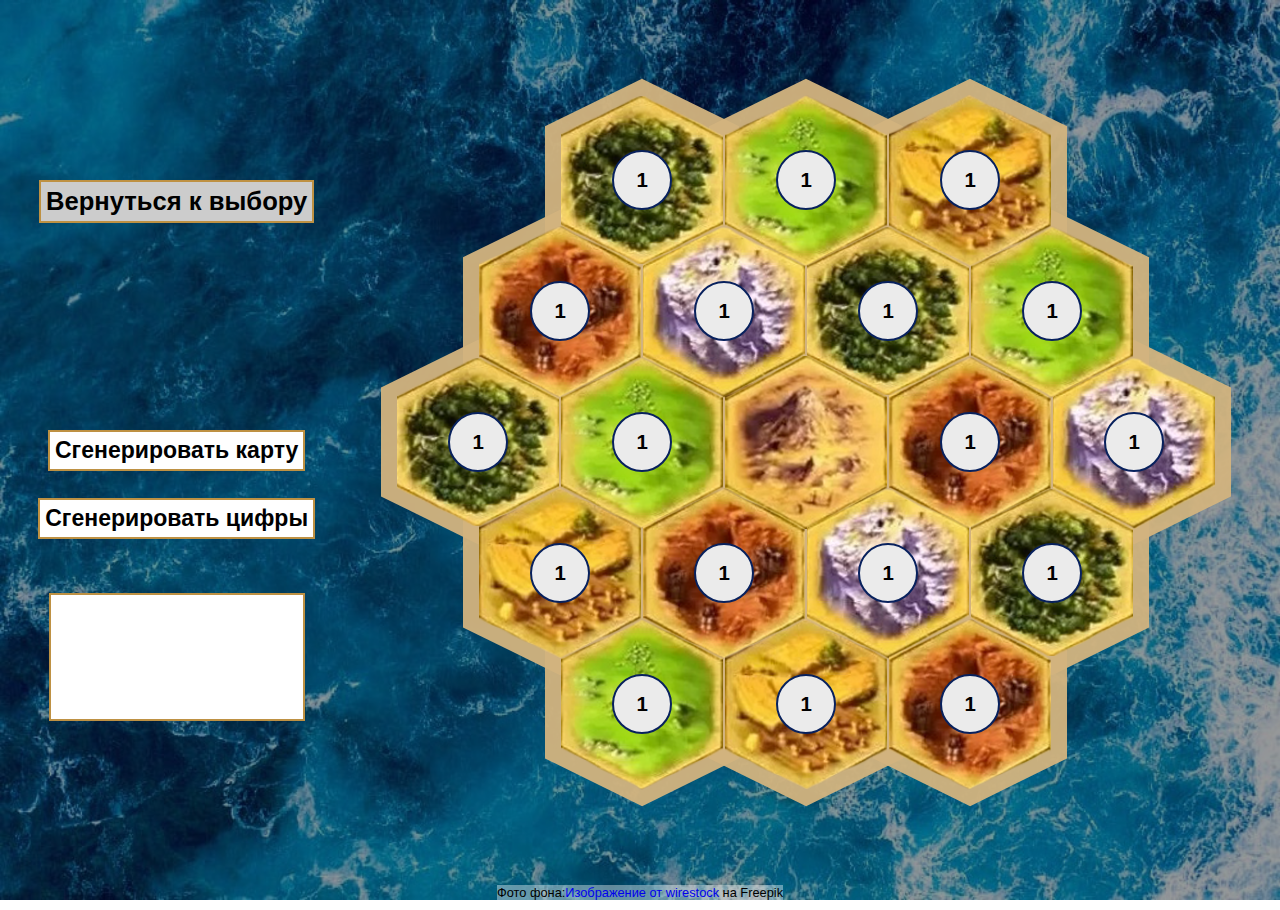
==== base-desert.html @ 8bc135f9 "база с пустыней готово" ====
<!DOCTYPE html>
<html lang="ru">

<head>
    <meta charset="UTF-8">
    <meta http-equiv="X-UA-Compatible" content="IE=edge">
    <meta name="viewport" content="width=device-width, initial-scale=1.0">
    <link rel="stylesheet" href="css/style-base-desert.css">
    <!---------------'FAVICON'---------------------->
    <link type="image/x-icon" href="img/2.svg" rel="icon">
    <!---------------------------------------------->
    <title>Catan Map генератор</title>
</head>

<body class="lock" id="body">

    <div class="btn-group">
        <a class="btn" href="index.html">Вернуться к выбору</a>
        <button class="btn" id="generateMapGex">Сгенерировать карту</button>
        <button class="btn" id="generateNumberGex">Сгенерировать цифры</button>
        <div class="romaining-number-tokens" id="romainingNumberTokens"></div>
    </div>
    <section class="map">
        <!--'1 линия'-->
        <div class="map__gex gex-1" data-gex="1" id="gex1">
            <h2 class="map__gex-text" id="gexNumber1">1</h2>
        </div>
        <div class="map__gex gex-2" data-gex="2" id="gex2">
            <h2 class="map__gex-text" id="gexNumber2">1</h2>
        </div>
        <div class="map__gex gex-3" data-gex="3" id="gex3">
            <h2 class="map__gex-text" id="gexNumber3">1</h2>
        </div>
        <!--'2 линия'-->
        <div class="map__gex gex-4" data-gex="4" id="gex4">
            <h2 class="map__gex-text" id="gexNumber4">1</h2>
        </div>
        <div class="map__gex gex-5" data-gex="5" id="gex5">
            <h2 class="map__gex-text" id="gexNumber5">1</h2>
        </div>
        <div class="map__gex gex-6" data-gex="1" id="gex6">
            <h2 class="map__gex-text" id="gexNumber6">1</h2>
        </div>
        <div class="map__gex gex-7" data-gex="2" id="gex7">
            <h2 class="map__gex-text" id="gexNumber7">1</h2>
        </div>
        <!--'3 линия'-->
        <div class="map__gex gex-8" data-gex="1" id="gex8">
            <h2 class="map__gex-text" id="gexNumber8">1</h2>
        </div>
        <div class="map__gex gex-9" data-gex="2" id="gex9">
            <h2 class="map__gex-text" id="gexNumber9">1</h2>
        </div>
        <!--ПУСТЫНЯ-->
        <div class="map__gex gex-10" data-gex="3" id="gex10">
            <img src="img/6.png" alt="">
        </div>
        <!---------->
        <div class="map__gex gex-11" data-gex="4" id="gex11">
            <h2 class="map__gex-text" id="gexNumber11">1</h2>
        </div>
        <div class="map__gex gex-12" data-gex="5" id="gex12">
            <h2 class="map__gex-text" id="gexNumber12">1</h2>
        </div>
        <!--'4 линия'-->
        <div class="map__gex gex-13" data-gex="3" id="gex13">
            <h2 class="map__gex-text" id="gexNumber13">1</h2>
        </div>
        <div class="map__gex gex-14" data-gex="4" id="gex14">
            <h2 class="map__gex-text" id="gexNumber14">1</h2>
        </div>
        <div class="map__gex gex-15" data-gex="5" id="gex15">
            <h2 class="map__gex-text" id="gexNumber15">1</h2>
        </div>
        <div class="map__gex gex-16" data-gex="1" id="gex16">
            <h2 class="map__gex-text" id="gexNumber16">1</h2>
        </div>
        <!--'5 линия'-->
        <div class="map__gex gex-17" data-gex="2" id="gex17">
            <h2 class="map__gex-text" id="gexNumber17">1</h2>
        </div>
        <div class="map__gex gex-18" data-gex="3" id="gex18">
            <h2 class="map__gex-text" id="gexNumber18">1</h2>
        </div>
        <div class="map__gex gex-19" data-gex="4" id="gex19">
            <h2 class="map__gex-text" id="gexNumber19">1</h2>
        </div>
    </section>
    <footer>
        <div class="footer__text">Фото фона:<a href="https://ru.freepik.com/free-photo/mesmerizing-shot-of-crystal-blue-ocean-waves_17530073.htm#query=%D0%B2%D0%BE%D0%B4%D0%B0%20%D0%B2%D0%B8%D0%B4%20%D1%81%D0%B2%D0%B5%D1%80%D1%85%D1%83&position=5&from_view=search&track=ais" target="_blank">Изображение
                от wirestock</a> на Freepik</div>
    </footer>
    <!--'прелоадер'-->
    <section class="preloader preloader-visible" id="preloader">
        <h2 class="preloader__title">CATAN</h2>
        <h2 class="preloader__subtitle">Генератор карты</h2>
        <div class="preloader__text">Загрузка страницы</div>
        <div class="preloader__loader"></div>
    </section>
    <!--'SCRIPT'-->
    <script src="js/preloader.js"></script>
    <script src="js/base/base-desert.js"></script>
    <script src="js/base/number-gex-desert.js"></script>
</body>

</html>
---- css/style-base-desert.css ----
@charset "UTF-8";
* {
  padding: 0;
  margin: 0;
  border: 0;
  -webkit-box-sizing: border-box;
  box-sizing: border-box; }

*::after, *::before {
  -webkit-box-sizing: border-box;
  box-sizing: border-box; }

:focus,
:active {
  outline: none; }

body {
  width: 100%;
  height: 100%;
  font-size: 100%;
  position: relative; }

a,
a:hover,
a:visited,
a:active,
a:focus {
  text-decoration: none; }

input,
button,
textarea {
  font-family: inherit; }

button {
  cursor: pointer;
  border: 0;
  padding: 0;
  background-color: none; }

ul li {
  list-style: none; }

/*-----*/
a.disabled {
  opacity: 0.2 !important;
  cursor: none !important; }

.preloader-none {
  display: none; }

.preloader-visible {
  display: -webkit-box;
  display: -ms-flexbox;
  display: flex; }

.lock {
  overflow: hidden; }

.preloader {
  top: 0;
  left: 0;
  -webkit-box-pack: center;
  -ms-flex-pack: center;
  justify-content: center;
  -webkit-box-align: center;
  -ms-flex-align: center;
  align-items: center;
  -webkit-box-orient: vertical;
  -webkit-box-direction: normal;
  -ms-flex-direction: column;
  flex-direction: column;
  z-index: 200;
  position: fixed;
  width: 100%;
  min-height: 100%;
  background-color: rgba(0, 0, 0, 0.95);
  color: #e2c68e !important;
  /* Взято с ресурса https://techrocks.ru/2022/01/18/loader-in-pure-css/
*/ }
  .preloader__title {
    font-size: 15vw;
    font-weight: 900;
    line-height: 110%;
    font-style: normal; }
  .preloader__subtitle {
    font-size: 8vw;
    font-weight: 600;
    line-height: 110%;
    font-style: normal;
    margin-bottom: 5vh;
    text-transform: lowercase; }
  .preloader__text {
    font-size: 3vw;
    font-weight: 400;
    line-height: 110%;
    font-style: normal;
    margin-bottom: 10px; }
  .preloader__loader {
    --b: 10px;
    /* толщина черточек */
    --n: 6;
    /* количество черточек*/
    --g: 30deg;
    /* промежутки между черточками(т.к. круговой в градусах)*/
    --c: rgb(226, 198, 142);
    /* цвет */
    width: 30px;
    /* размер */
    /**/
    aspect-ratio: 1;
    border-radius: 50%;
    padding: 1px;
    /*избавиться от плохих очертаний */
    background: conic-gradient(#0000, var(--c)) content-box;
    /**/
    /*мы используем +/-1 градус между цветами, чтобы избежать зубчатых краев*/
    --_m: repeating-conic-gradient( #0000 0deg, #000 1deg calc(360deg / var(--n) - var(--g) - 1deg), #0000 calc(360deg / var(--n) - var(--g)) calc(360deg / var(--n))), radial-gradient( farthest-side, #0000 calc(98% - var(--b)), #000 calc(100% - var(--b)));
    -webkit-mask: var(--_m);
    mask: var(--_m);
    -webkit-mask-composite: destination-in;
    mask-composite: intersect;
    -webkit-animation: load 1s infinite steps(var(--n));
    animation: load 1s infinite steps(var(--n)); }

@-webkit-keyframes load {
  to {
    -webkit-transform: rotate(1turn);
    transform: rotate(1turn); } }

@keyframes load {
  to {
    -webkit-transform: rotate(1turn);
    transform: rotate(1turn); } }

:root {
  --widthGex: 18vw;
  --heightGex: calc(var(--widthGex) * 1.066666666666667);
  --cirkleNum: calc(var(--widthGex) / 2.5); }

html,
body {
  -webkit-box-sizing: border-box;
  box-sizing: border-box;
  width: 100%;
  height: 100vh;
  overflow: hidden; }

body {
  position: relative;
  display: -webkit-box;
  display: -ms-flexbox;
  display: flex;
  -webkit-box-orient: vertical;
  -webkit-box-direction: normal;
  -ms-flex-direction: column;
  flex-direction: column;
  -ms-flex-pack: distribute;
  justify-content: space-around;
  -webkit-box-align: center;
  -ms-flex-align: center;
  align-items: center;
  background-image: url("../img/ocean.jpg");
  background-repeat: no-repeat;
  background-size: 100% 100%;
  background-position: center;
  font-family: "Open Sans", sans-serif;
  padding: 30px 10px; }
  body:after {
    content: '';
    z-index: -1;
    position: absolute;
    top: 0;
    left: 0;
    width: 100%;
    height: 100%;
    background-color: #000000;
    opacity: 0.4; }

footer {
  display: -webkit-box;
  display: -ms-flexbox;
  display: flex;
  font-size: 2vw;
  color: #696969;
  background-color: rgba(255, 255, 255, 0.39);
  color: #000000; }

.btn-group {
  width: 95%;
  margin: 10px 0px 10px;
  display: -webkit-box;
  display: -ms-flexbox;
  display: flex;
  -ms-flex-wrap: wrap;
  flex-wrap: wrap;
  -webkit-box-pack: justify;
  -ms-flex-pack: justify;
  justify-content: space-between;
  -webkit-box-align: center;
  -ms-flex-align: center;
  align-items: center;
  row-gap: 5px; }

.btn {
  width: -webkit-max-content;
  width: -moz-max-content;
  width: max-content;
  height: -webkit-max-content;
  height: -moz-max-content;
  height: max-content;
  padding: 2vh 2vw;
  display: -webkit-box;
  display: -ms-flexbox;
  display: flex;
  -ms-flex-wrap: wrap;
  flex-wrap: wrap;
  -webkit-box-pack: center;
  -ms-flex-pack: center;
  justify-content: center;
  -webkit-box-align: center;
  -ms-flex-align: center;
  align-items: center;
  font-size: 2.6vw;
  font-weight: 800;
  text-align: center;
  padding: 8px;
  border: 2px solid #be9143;
  background-color: #ffffff;
  color: #000000;
  cursor: pointer; }

.romaining-number-tokens {
  width: 100%;
  height: 10vw;
  font-size: 3.5vw;
  font-weight: 900;
  display: -webkit-box;
  display: -ms-flexbox;
  display: flex;
  -webkit-box-pack: center;
  -ms-flex-pack: center;
  justify-content: center;
  -webkit-box-align: center;
  -ms-flex-align: center;
  align-items: center;
  padding: 8px;
  border: 2px solid #be9143;
  background-color: #ffffff;
  color: #000000; }

a.btn {
  width: 100% !important;
  background-color: #cccccc !important; }

.noNumber .map__gex-text {
  background-color: #f87070;
  font-size: 3.5vw;
  font-weight: 900 !important; }

.popular-number .map__gex-text {
  color: red;
  background-color: #cccccc;
  font-weight: 900 !important;
  font-size: 3vw; }

.map {
  position: relative;
  z-index: 10;
  width: -webkit-max-content;
  width: -moz-max-content;
  width: max-content;
  height: -webkit-max-content;
  height: -moz-max-content;
  height: max-content;
  padding: 2vw;
  /**/
  display: -ms-grid;
  display: grid;
  -ms-grid-columns: (calc(var(--widthGex) / 2))[10];
  grid-template-columns: repeat(10, calc(var(--widthGex) / 2));
  -ms-grid-rows: (calc(var(--heightGex) / 2.66 * 2))[5] calc( var(--heightGex) / 3);
  grid-template-rows: repeat(5, calc(var(--heightGex) / 2.66 * 2)) calc( var(--heightGex) / 3);
  gap: 1px; }
  .map__gex-text {
    position: absolute;
    display: -webkit-box;
    display: -ms-flexbox;
    display: flex;
    -webkit-box-pack: center;
    -ms-flex-pack: center;
    justify-content: center;
    -webkit-box-align: center;
    -ms-flex-align: center;
    align-items: center;
    width: var(--cirkleNum);
    height: var(--cirkleNum);
    border-radius: 50%;
    background-color: #ebebeb;
    color: #000000;
    font-size: 2.6vw;
    font-weight: bold;
    border: 2px solid #08215d; }
  .map__gex {
    position: relative;
    width: var(--widthGex);
    height: var(--heightGex);
    display: -webkit-box;
    display: -ms-flexbox;
    display: flex;
    -webkit-box-pack: center;
    -ms-flex-pack: center;
    justify-content: center;
    -webkit-box-align: center;
    -ms-flex-align: center;
    align-items: center;
    background-repeat: no-repeat;
    background-size: 100% 100%;
    background-position: center; }
    .map__gex img {
      width: var(--widthGex);
      height: var(--heightGex); }
    .map__gex::before {
      position: absolute;
      content: '';
      z-index: -100 !important;
      top: -10%;
      left: -10%;
      width: 120%;
      height: 120%;
      opacity: 0.95;
      background-image: url("../img/2.svg");
      background-repeat: no-repeat;
      background-size: 100% 100%;
      background-position: center; }

.block1 {
  background-image: url("../img/1.png"); }

.block2 {
  background-image: url("../img/2.png"); }

.block3 {
  background-image: url("../img/3.png"); }

.block4 {
  background-image: url("../img/4.png"); }

.block5 {
  background-image: url("../img/5.png"); }

/*--1 линия--*/
.gex-1 {
  -ms-grid-column: 3;
  grid-column-start: 3;
  -ms-grid-row: 1;
  grid-row-start: 1; }

.gex-2 {
  -ms-grid-column: 5;
  grid-column-start: 5;
  -ms-grid-row: 1;
  grid-row-start: 1; }

.gex-3 {
  -ms-grid-column: 7;
  grid-column-start: 7;
  -ms-grid-row: 1;
  grid-row-start: 1; }

/*--2 линия--*/
.gex-4 {
  -ms-grid-column: 2;
  grid-column-start: 2;
  -ms-grid-row: 2;
  grid-row-start: 2; }

.gex-5 {
  -ms-grid-column: 4;
  grid-column-start: 4;
  -ms-grid-row: 2;
  grid-row-start: 2; }

.gex-6 {
  -ms-grid-column: 6;
  grid-column-start: 6;
  -ms-grid-row: 2;
  grid-row-start: 2; }

.gex-7 {
  -ms-grid-column: 8;
  grid-column-start: 8;
  -ms-grid-row: 2;
  grid-row-start: 2; }

/*--3 линия--*/
.gex-8 {
  -ms-grid-column: 1;
  grid-column-start: 1;
  -ms-grid-row: 3;
  grid-row-start: 3; }

.gex-9 {
  -ms-grid-column: 3;
  grid-column-start: 3;
  -ms-grid-row: 3;
  grid-row-start: 3; }

.gex-10 {
  -ms-grid-column: 5;
  grid-column-start: 5;
  -ms-grid-row: 3;
  grid-row-start: 3; }

.gex-11 {
  -ms-grid-column: 7;
  grid-column-start: 7;
  -ms-grid-row: 3;
  grid-row-start: 3; }

.gex-12 {
  -ms-grid-column: 9;
  grid-column-start: 9;
  -ms-grid-row: 3;
  grid-row-start: 3; }

/*--4 линия--*/
.gex-13 {
  -ms-grid-column: 2;
  grid-column-start: 2;
  -ms-grid-row: 4;
  grid-row-start: 4; }

.gex-14 {
  -ms-grid-column: 4;
  grid-column-start: 4;
  -ms-grid-row: 4;
  grid-row-start: 4; }

.gex-15 {
  -ms-grid-column: 6;
  grid-column-start: 6;
  -ms-grid-row: 4;
  grid-row-start: 4; }

.gex-16 {
  -ms-grid-column: 8;
  grid-column-start: 8;
  -ms-grid-row: 4;
  grid-row-start: 4; }

/*--5 линия--*/
.gex-17 {
  -ms-grid-column: 3;
  grid-column-start: 3;
  -ms-grid-row: 5;
  grid-row-start: 5; }

.gex-18 {
  -ms-grid-column: 5;
  grid-column-start: 5;
  -ms-grid-row: 5;
  grid-row-start: 5; }

.gex-19 {
  -ms-grid-column: 7;
  grid-column-start: 7;
  -ms-grid-row: 5;
  grid-row-start: 5; }

@media screen and (orientation: landscape) {
  :root {
    --widthGex: 18vh;
    --heightGex: calc(var(--widthGex) * 1.066666666666667);
    --cirkleNum: calc(var(--widthGex) / 2.7); }
  body {
    background-image: url("../img/ocean2.jpg");
    -webkit-box-orient: horizontal;
    -webkit-box-direction: normal;
    -ms-flex-direction: row;
    flex-direction: row; }
  .btn-group {
    width: -webkit-max-content;
    width: -moz-max-content;
    width: max-content;
    height: 100%;
    margin: 10px 0px 10px;
    display: -webkit-box;
    display: -ms-flexbox;
    display: flex;
    -webkit-box-orient: vertical;
    -webkit-box-direction: normal;
    -ms-flex-direction: column;
    flex-direction: column;
    -ms-flex-wrap: wrap;
    flex-wrap: wrap;
    -webkit-box-pack: center;
    -ms-flex-pack: center;
    justify-content: center;
    -webkit-box-align: center;
    -ms-flex-align: center;
    align-items: center;
    row-gap: 3vh; }
  .btn {
    width: -webkit-max-content;
    width: -moz-max-content;
    width: max-content;
    height: -webkit-max-content;
    height: -moz-max-content;
    height: max-content;
    padding: 5px;
    font-size: 1.8vw; }
  .romaining-number-tokens {
    width: 20vw;
    height: 10vw;
    font-size: 3.5vw;
    padding: 5px;
    margin-top: 3vh; }
  a.btn {
    width: -webkit-max-content !important;
    width: -moz-max-content !important;
    width: max-content !important;
    font-size: 2vw !important;
    margin-bottom: 20vh; }
  .noNumber .map__gex-text {
    font-size: 2.3vw; }
  .popular-number .map__gex-text {
    font-size: 1.8vw; }
  .map__gex-text {
    font-size: 1.6vw; }
  footer {
    position: absolute;
    bottom: 0;
    font-size: 1vw; } }
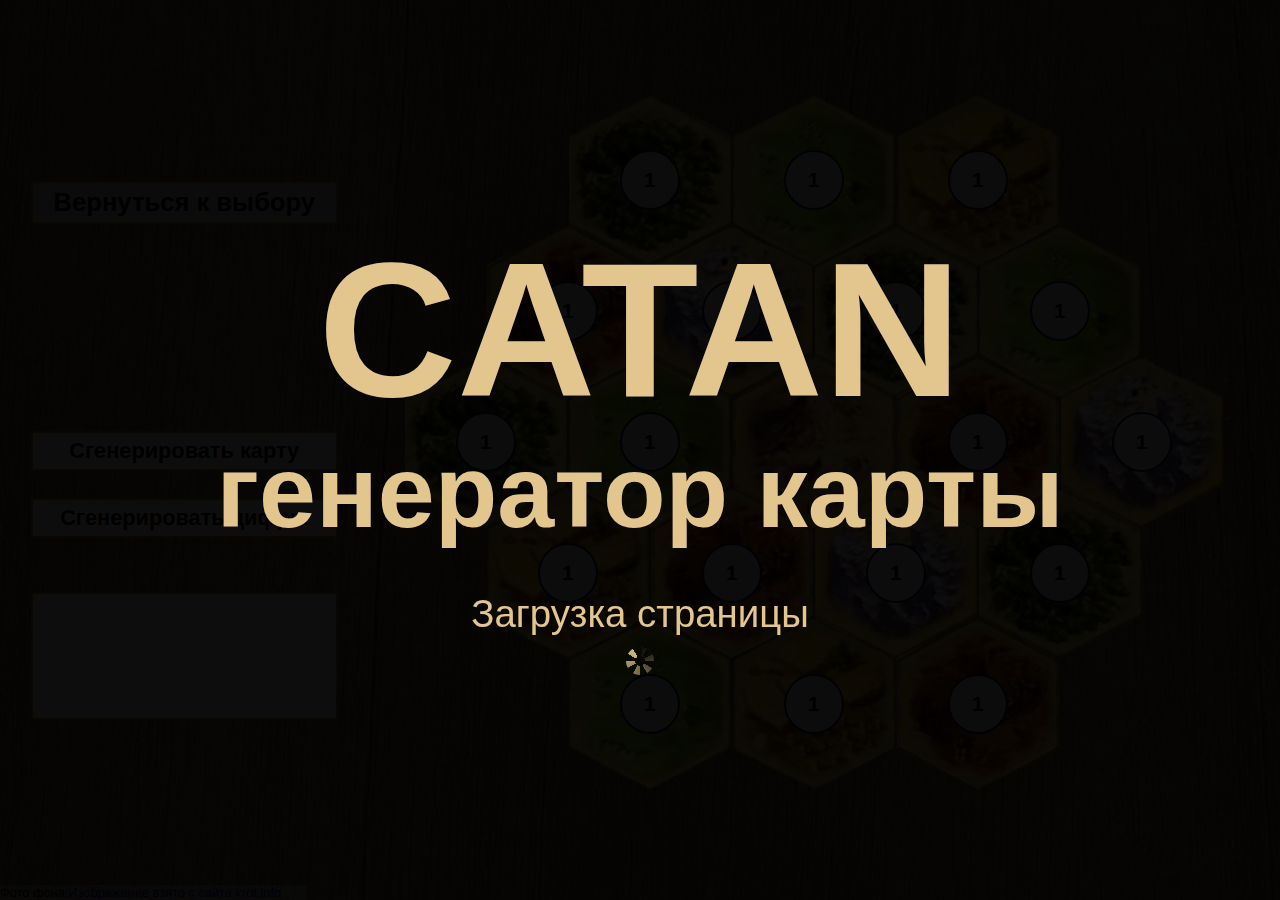
==== commit 9160cd5d: "чистка кода море-1 3 человека" ====
--- a/base-desert.html
+++ b/base-desert.html
@@ -5,7 +5,9 @@
     <meta charset="UTF-8">
     <meta http-equiv="X-UA-Compatible" content="IE=edge">
     <meta name="viewport" content="width=device-width, initial-scale=1.0">
-    <link rel="stylesheet" href="css/style-base-desert.css">
+    <!---------------'STYLE'---------------------->
+    <link rel="stylesheet" href="css/style-all-map.css">
+    <link rel="stylesheet" href="css/base/style-base-desert.css">
     <!---------------'FAVICON'---------------------->
     <link type="image/x-icon" href="img/2.svg" rel="icon">
     <!---------------------------------------------->
@@ -20,6 +22,9 @@
         <button class="btn" id="generateNumberGex">Сгенерировать цифры</button>
         <div class="romaining-number-tokens" id="romainingNumberTokens"></div>
     </div>
+    <!--'НУЛЕВОЙ ГЕКС СРАВНЕНИЯ'-->
+    <div data-gex="0" id="gex0"></div>
+
     <section class="map">
         <!--'1 линия'-->
         <div class="map__gex gex-1" data-gex="1" id="gex1">
@@ -86,10 +91,22 @@
             <h2 class="map__gex-text" id="gexNumber19">1</h2>
         </div>
     </section>
+
     <footer>
-        <div class="footer__text">Фото фона:<a href="https://ru.freepik.com/free-photo/mesmerizing-shot-of-crystal-blue-ocean-waves_17530073.htm#query=%D0%B2%D0%BE%D0%B4%D0%B0%20%D0%B2%D0%B8%D0%B4%20%D1%81%D0%B2%D0%B5%D1%80%D1%85%D1%83&position=5&from_view=search&track=ais" target="_blank">Изображение
+        <div style="display: none;" class="footer__text">Фото фона:<a
+                href="https://ru.freepik.com/free-photo/mesmerizing-shot-of-crystal-blue-ocean-waves_17530073.htm#query=%D0%B2%D0%BE%D0%B4%D0%B0%20%D0%B2%D0%B8%D0%B4%20%D1%81%D0%B2%D0%B5%D1%80%D1%85%D1%83&position=5&from_view=search&track=ais"
+                target="_blank">Изображение
                 от wirestock</a> на Freepik</div>
+        <div class="footer__text">Фото фона:<a href="https://krot.info/" target="_blank">Изображение
+                взято с сайта krot.info</a> </div>
     </footer>
+    <!--'прелоадер'-->
+    <section class="preloader preloader-visible" id="preloader">
+        <h2 class="preloader__title">CATAN</h2>
+        <h2 class="preloader__subtitle">Генератор карты</h2>
+        <div class="preloader__text">Загрузка страницы</div>
+        <div class="preloader__loader"></div>
+    </section>
     <!--'прелоадер'-->
     <section class="preloader preloader-visible" id="preloader">
         <h2 class="preloader__title">CATAN</h2>
--- a/css/style-all-map.css
+++ b/css/style-all-map.css
@@ -0,0 +1,361 @@
+@charset "UTF-8";
+* {
+  padding: 0;
+  margin: 0;
+  border: 0;
+  -webkit-box-sizing: border-box;
+  box-sizing: border-box; }
+
+*::after, *::before {
+  -webkit-box-sizing: border-box;
+  box-sizing: border-box; }
+
+:focus,
+:active {
+  outline: none; }
+
+body {
+  width: 100%;
+  height: 100%;
+  font-size: 100%;
+  position: relative; }
+
+a,
+a:hover,
+a:visited,
+a:active,
+a:focus {
+  text-decoration: none; }
+
+input,
+button,
+textarea {
+  font-family: inherit; }
+
+button {
+  cursor: pointer;
+  border: 0;
+  padding: 0;
+  background-color: none; }
+
+ul li {
+  list-style: none; }
+
+/*-----*/
+a.disabled {
+  opacity: 0.2 !important;
+  cursor: none !important; }
+
+button:disabled {
+  opacity: 0.2;
+  cursor: none; }
+
+.preloader-none {
+  display: none; }
+
+.preloader-visible {
+  display: -webkit-box;
+  display: -ms-flexbox;
+  display: flex; }
+
+.lock {
+  overflow: hidden; }
+
+.preloader {
+  top: 0;
+  left: 0;
+  -webkit-box-pack: center;
+  -ms-flex-pack: center;
+  justify-content: center;
+  -webkit-box-align: center;
+  -ms-flex-align: center;
+  align-items: center;
+  -webkit-box-orient: vertical;
+  -webkit-box-direction: normal;
+  -ms-flex-direction: column;
+  flex-direction: column;
+  z-index: 200;
+  position: fixed;
+  width: 100%;
+  min-height: 100%;
+  background-color: rgba(0, 0, 0, 0.95);
+  color: #e2c68e !important;
+  /* Взято с ресурса https://techrocks.ru/2022/01/18/loader-in-pure-css/
+*/ }
+  .preloader__title {
+    font-size: 15vw;
+    font-weight: 900;
+    line-height: 110%;
+    font-style: normal; }
+  .preloader__subtitle {
+    font-size: 8vw;
+    font-weight: 600;
+    line-height: 110%;
+    font-style: normal;
+    margin-bottom: 5vh;
+    text-transform: lowercase; }
+  .preloader__text {
+    font-size: 3vw;
+    font-weight: 400;
+    line-height: 110%;
+    font-style: normal;
+    margin-bottom: 10px; }
+  .preloader__loader {
+    --b: 10px;
+    /* толщина черточек */
+    --n: 6;
+    /* количество черточек*/
+    --g: 30deg;
+    /* промежутки между черточками(т.к. круговой в градусах)*/
+    --c: rgb(226, 198, 142);
+    /* цвет */
+    width: 30px;
+    /* размер */
+    /**/
+    aspect-ratio: 1;
+    border-radius: 50%;
+    padding: 1px;
+    /*избавиться от плохих очертаний */
+    background: conic-gradient(#0000, var(--c)) content-box;
+    /**/
+    /*мы используем +/-1 градус между цветами, чтобы избежать зубчатых краев*/
+    --_m: repeating-conic-gradient( #0000 0deg, #000 1deg calc(360deg / var(--n) - var(--g) - 1deg), #0000 calc(360deg / var(--n) - var(--g)) calc(360deg / var(--n))), radial-gradient( farthest-side, #0000 calc(98% - var(--b)), #000 calc(100% - var(--b)));
+    -webkit-mask: var(--_m);
+    mask: var(--_m);
+    -webkit-mask-composite: destination-in;
+    mask-composite: intersect;
+    -webkit-animation: load 1s infinite steps(var(--n));
+    animation: load 1s infinite steps(var(--n)); }
+
+@-webkit-keyframes load {
+  to {
+    -webkit-transform: rotate(1turn);
+    transform: rotate(1turn); } }
+
+@keyframes load {
+  to {
+    -webkit-transform: rotate(1turn);
+    transform: rotate(1turn); } }
+
+html,
+body {
+  -webkit-box-sizing: border-box;
+  box-sizing: border-box;
+  width: 100%;
+  min-height: 100vh;
+  overflow-x: hidden; }
+
+body {
+  position: relative;
+  display: -webkit-box;
+  display: -ms-flexbox;
+  display: flex;
+  -webkit-box-orient: vertical;
+  -webkit-box-direction: normal;
+  -ms-flex-direction: column;
+  flex-direction: column;
+  -ms-flex-pack: distribute;
+  justify-content: space-around;
+  -webkit-box-align: center;
+  -ms-flex-align: center;
+  align-items: center;
+  background-image: url("../img/ocean.jpg");
+  background-repeat: no-repeat;
+  background-size: 100% 100%;
+  background-position: center;
+  font-family: "Open Sans", sans-serif;
+  padding: 30px 10px; }
+  body:after {
+    content: '';
+    z-index: -1;
+    position: absolute;
+    top: 0;
+    left: 0;
+    width: 100%;
+    height: 100%;
+    background-color: #000000;
+    opacity: 0.4; }
+
+.map {
+  position: relative;
+  z-index: 10;
+  width: -webkit-max-content;
+  width: -moz-max-content;
+  width: max-content;
+  height: -webkit-max-content;
+  height: -moz-max-content;
+  height: max-content;
+  padding: 2vw; }
+
+footer {
+  width: 100%;
+  display: -webkit-box;
+  display: -ms-flexbox;
+  display: flex;
+  font-size: 2vw;
+  color: #696969;
+  background-color: rgba(255, 255, 255, 0.39);
+  color: #000000; }
+
+.btn-group {
+  width: 95%;
+  margin: 10px 0px 10px;
+  display: -webkit-box;
+  display: -ms-flexbox;
+  display: flex;
+  -ms-flex-wrap: wrap;
+  flex-wrap: wrap;
+  -webkit-box-pack: justify;
+  -ms-flex-pack: justify;
+  justify-content: space-between;
+  -webkit-box-align: center;
+  -ms-flex-align: center;
+  align-items: center;
+  row-gap: 10px; }
+
+.btn {
+  width: -webkit-max-content;
+  width: -moz-max-content;
+  width: max-content;
+  height: -webkit-max-content;
+  height: -moz-max-content;
+  height: max-content;
+  padding: 2vh 2vw;
+  display: -webkit-box;
+  display: -ms-flexbox;
+  display: flex;
+  -ms-flex-wrap: wrap;
+  flex-wrap: wrap;
+  -webkit-box-pack: center;
+  -ms-flex-pack: center;
+  justify-content: center;
+  -webkit-box-align: center;
+  -ms-flex-align: center;
+  align-items: center;
+  font-size: 2.6vw;
+  font-weight: 800;
+  text-align: center;
+  padding: 8px;
+  border: 2px solid #be9143;
+  background-color: #ffffff;
+  color: #000000;
+  cursor: pointer; }
+
+.romaining-number-tokens {
+  width: 100%;
+  height: 7vw;
+  font-size: 3.2vw;
+  font-weight: 900;
+  display: -webkit-box;
+  display: -ms-flexbox;
+  display: flex;
+  -webkit-box-pack: center;
+  -ms-flex-pack: center;
+  justify-content: center;
+  -webkit-box-align: center;
+  -ms-flex-align: center;
+  align-items: center;
+  padding: 4px;
+  border: 2px solid #be9143;
+  background-color: #ffffff;
+  color: #000000; }
+
+a.btn {
+  width: 100% !important;
+  background-color: #cccccc !important;
+  margin-bottom: 15px; }
+
+.noNumber .map__gex-text {
+  background-color: #f87070;
+  font-size: 3.5vw;
+  font-weight: 900 !important; }
+
+.popular-number .map__gex-text {
+  color: red;
+  background-color: #cccccc;
+  font-weight: 900 !important;
+  font-size: 3vw; }
+
+.block1 {
+  background-image: url("../img/1.png"); }
+
+.block2 {
+  background-image: url("../img/2.png"); }
+
+.block3 {
+  background-image: url("../img/3.png"); }
+
+.block4 {
+  background-image: url("../img/4.png"); }
+
+.block5 {
+  background-image: url("../img/5.png"); }
+
+@media screen and (orientation: landscape) {
+  body {
+    background-image: url("../img/ocean2.jpg");
+    -webkit-box-orient: horizontal;
+    -webkit-box-direction: normal;
+    -ms-flex-direction: row;
+    flex-direction: row; }
+  .btn-group {
+    width: -webkit-max-content;
+    width: -moz-max-content;
+    width: max-content;
+    height: 100%;
+    margin: 10px 0px 10px;
+    display: -webkit-box;
+    display: -ms-flexbox;
+    display: flex;
+    -webkit-box-orient: vertical;
+    -webkit-box-direction: normal;
+    -ms-flex-direction: column;
+    flex-direction: column;
+    -ms-flex-wrap: wrap;
+    flex-wrap: wrap;
+    -webkit-box-pack: center;
+    -ms-flex-pack: center;
+    justify-content: center;
+    -webkit-box-align: center;
+    -ms-flex-align: center;
+    align-items: center;
+    row-gap: 3vh; }
+  .btn {
+    width: -webkit-max-content;
+    width: -moz-max-content;
+    width: max-content;
+    min-width: 24vw;
+    height: -webkit-max-content;
+    height: -moz-max-content;
+    height: max-content;
+    padding: 5px;
+    font-size: 1.7vw; }
+  .romaining-number-tokens {
+    width: 24vw;
+    height: 10vw;
+    font-size: 2.8vw;
+    padding: 5px;
+    margin-top: 3vh; }
+  a.btn {
+    width: -webkit-max-content !important;
+    width: -moz-max-content !important;
+    width: max-content !important;
+    font-size: 2vw !important;
+    margin-bottom: 20vh; }
+  .noNumber .map__gex-text {
+    font-size: 2.3vw; }
+  .popular-number .map__gex-text {
+    font-size: 1.8vw; }
+  footer {
+    width: 24vw;
+    position: absolute;
+    bottom: 0;
+    left: 0;
+    font-size: 1vw; } }
+
+#gex0 {
+  width: 0px;
+  height: 0px;
+  position: absolute;
+  z-index: -1500;
+  opacity: 0; }
--- a/css/base/style-base-desert.css
+++ b/css/base/style-base-desert.css
@@ -0,0 +1,340 @@
+@charset "UTF-8";
+* {
+  padding: 0;
+  margin: 0;
+  border: 0;
+  -webkit-box-sizing: border-box;
+  box-sizing: border-box; }
+
+*::after, *::before {
+  -webkit-box-sizing: border-box;
+  box-sizing: border-box; }
+
+:focus,
+:active {
+  outline: none; }
+
+body {
+  width: 100%;
+  height: 100%;
+  font-size: 100%;
+  position: relative; }
+
+a,
+a:hover,
+a:visited,
+a:active,
+a:focus {
+  text-decoration: none; }
+
+input,
+button,
+textarea {
+  font-family: inherit; }
+
+button {
+  cursor: pointer;
+  border: 0;
+  padding: 0;
+  background-color: none; }
+
+ul li {
+  list-style: none; }
+
+/*-----*/
+a.disabled {
+  opacity: 0.2 !important;
+  cursor: none !important; }
+
+button:disabled {
+  opacity: 0.2;
+  cursor: none; }
+
+.preloader-none {
+  display: none; }
+
+.preloader-visible {
+  display: -webkit-box;
+  display: -ms-flexbox;
+  display: flex; }
+
+.lock {
+  overflow: hidden; }
+
+.preloader {
+  top: 0;
+  left: 0;
+  -webkit-box-pack: center;
+  -ms-flex-pack: center;
+  justify-content: center;
+  -webkit-box-align: center;
+  -ms-flex-align: center;
+  align-items: center;
+  -webkit-box-orient: vertical;
+  -webkit-box-direction: normal;
+  -ms-flex-direction: column;
+  flex-direction: column;
+  z-index: 200;
+  position: fixed;
+  width: 100%;
+  min-height: 100%;
+  background-color: rgba(0, 0, 0, 0.95);
+  color: #e2c68e !important;
+  /* Взято с ресурса https://techrocks.ru/2022/01/18/loader-in-pure-css/
+*/ }
+  .preloader__title {
+    font-size: 15vw;
+    font-weight: 900;
+    line-height: 110%;
+    font-style: normal; }
+  .preloader__subtitle {
+    font-size: 8vw;
+    font-weight: 600;
+    line-height: 110%;
+    font-style: normal;
+    margin-bottom: 5vh;
+    text-transform: lowercase; }
+  .preloader__text {
+    font-size: 3vw;
+    font-weight: 400;
+    line-height: 110%;
+    font-style: normal;
+    margin-bottom: 10px; }
+  .preloader__loader {
+    --b: 10px;
+    /* толщина черточек */
+    --n: 6;
+    /* количество черточек*/
+    --g: 30deg;
+    /* промежутки между черточками(т.к. круговой в градусах)*/
+    --c: rgb(226, 198, 142);
+    /* цвет */
+    width: 30px;
+    /* размер */
+    /**/
+    aspect-ratio: 1;
+    border-radius: 50%;
+    padding: 1px;
+    /*избавиться от плохих очертаний */
+    background: conic-gradient(#0000, var(--c)) content-box;
+    /**/
+    /*мы используем +/-1 градус между цветами, чтобы избежать зубчатых краев*/
+    --_m: repeating-conic-gradient( #0000 0deg, #000 1deg calc(360deg / var(--n) - var(--g) - 1deg), #0000 calc(360deg / var(--n) - var(--g)) calc(360deg / var(--n))), radial-gradient( farthest-side, #0000 calc(98% - var(--b)), #000 calc(100% - var(--b)));
+    -webkit-mask: var(--_m);
+    mask: var(--_m);
+    -webkit-mask-composite: destination-in;
+    mask-composite: intersect;
+    -webkit-animation: load 1s infinite steps(var(--n));
+    animation: load 1s infinite steps(var(--n)); }
+
+@-webkit-keyframes load {
+  to {
+    -webkit-transform: rotate(1turn);
+    transform: rotate(1turn); } }
+
+@keyframes load {
+  to {
+    -webkit-transform: rotate(1turn);
+    transform: rotate(1turn); } }
+
+:root {
+  --widthGex: 18vw;
+  --heightGex: calc(var(--widthGex) * 1.066666666666667);
+  --cirkleNum: calc(var(--widthGex) / 2.5); }
+
+.map {
+  position: relative;
+  z-index: 10;
+  width: -webkit-max-content;
+  width: -moz-max-content;
+  width: max-content;
+  height: -webkit-max-content;
+  height: -moz-max-content;
+  height: max-content;
+  padding: 2vw;
+  /**/
+  display: -ms-grid;
+  display: grid;
+  -ms-grid-columns: (calc(var(--widthGex) / 2))[10];
+  grid-template-columns: repeat(10, calc(var(--widthGex) / 2));
+  -ms-grid-rows: (calc(var(--heightGex) / 2.66 * 2))[5] calc( var(--heightGex) / 3);
+  grid-template-rows: repeat(5, calc(var(--heightGex) / 2.66 * 2)) calc( var(--heightGex) / 3);
+  gap: 1px; }
+  .map__gex-text {
+    position: absolute;
+    display: -webkit-box;
+    display: -ms-flexbox;
+    display: flex;
+    -webkit-box-pack: center;
+    -ms-flex-pack: center;
+    justify-content: center;
+    -webkit-box-align: center;
+    -ms-flex-align: center;
+    align-items: center;
+    width: var(--cirkleNum);
+    height: var(--cirkleNum);
+    border-radius: 50%;
+    background-color: #ebebeb;
+    color: #000000;
+    font-size: 2.6vw;
+    font-weight: bold;
+    border: 2px solid #08215d; }
+  .map__gex {
+    position: relative;
+    width: var(--widthGex);
+    height: var(--heightGex);
+    display: -webkit-box;
+    display: -ms-flexbox;
+    display: flex;
+    -webkit-box-pack: center;
+    -ms-flex-pack: center;
+    justify-content: center;
+    -webkit-box-align: center;
+    -ms-flex-align: center;
+    align-items: center;
+    background-repeat: no-repeat;
+    background-size: 100% 100%;
+    background-position: center; }
+    .map__gex img {
+      width: var(--widthGex);
+      height: var(--heightGex); }
+    .map__gex::before {
+      position: absolute;
+      content: '';
+      z-index: -100 !important;
+      top: -10%;
+      left: -10%;
+      width: 120%;
+      height: 120%;
+      opacity: 0.95;
+      background-image: url("../img/2.svg");
+      background-repeat: no-repeat;
+      background-size: 100% 100%;
+      background-position: center; }
+
+/*--1 линия--*/
+.gex-1 {
+  -ms-grid-column: 3;
+  grid-column-start: 3;
+  -ms-grid-row: 1;
+  grid-row-start: 1; }
+
+.gex-2 {
+  -ms-grid-column: 5;
+  grid-column-start: 5;
+  -ms-grid-row: 1;
+  grid-row-start: 1; }
+
+.gex-3 {
+  -ms-grid-column: 7;
+  grid-column-start: 7;
+  -ms-grid-row: 1;
+  grid-row-start: 1; }
+
+/*--2 линия--*/
+.gex-4 {
+  -ms-grid-column: 2;
+  grid-column-start: 2;
+  -ms-grid-row: 2;
+  grid-row-start: 2; }
+
+.gex-5 {
+  -ms-grid-column: 4;
+  grid-column-start: 4;
+  -ms-grid-row: 2;
+  grid-row-start: 2; }
+
+.gex-6 {
+  -ms-grid-column: 6;
+  grid-column-start: 6;
+  -ms-grid-row: 2;
+  grid-row-start: 2; }
+
+.gex-7 {
+  -ms-grid-column: 8;
+  grid-column-start: 8;
+  -ms-grid-row: 2;
+  grid-row-start: 2; }
+
+/*--3 линия--*/
+.gex-8 {
+  -ms-grid-column: 1;
+  grid-column-start: 1;
+  -ms-grid-row: 3;
+  grid-row-start: 3; }
+
+.gex-9 {
+  -ms-grid-column: 3;
+  grid-column-start: 3;
+  -ms-grid-row: 3;
+  grid-row-start: 3; }
+
+.gex-10 {
+  -ms-grid-column: 5;
+  grid-column-start: 5;
+  -ms-grid-row: 3;
+  grid-row-start: 3; }
+
+.gex-11 {
+  -ms-grid-column: 7;
+  grid-column-start: 7;
+  -ms-grid-row: 3;
+  grid-row-start: 3; }
+
+.gex-12 {
+  -ms-grid-column: 9;
+  grid-column-start: 9;
+  -ms-grid-row: 3;
+  grid-row-start: 3; }
+
+/*--4 линия--*/
+.gex-13 {
+  -ms-grid-column: 2;
+  grid-column-start: 2;
+  -ms-grid-row: 4;
+  grid-row-start: 4; }
+
+.gex-14 {
+  -ms-grid-column: 4;
+  grid-column-start: 4;
+  -ms-grid-row: 4;
+  grid-row-start: 4; }
+
+.gex-15 {
+  -ms-grid-column: 6;
+  grid-column-start: 6;
+  -ms-grid-row: 4;
+  grid-row-start: 4; }
+
+.gex-16 {
+  -ms-grid-column: 8;
+  grid-column-start: 8;
+  -ms-grid-row: 4;
+  grid-row-start: 4; }
+
+/*--5 линия--*/
+.gex-17 {
+  -ms-grid-column: 3;
+  grid-column-start: 3;
+  -ms-grid-row: 5;
+  grid-row-start: 5; }
+
+.gex-18 {
+  -ms-grid-column: 5;
+  grid-column-start: 5;
+  -ms-grid-row: 5;
+  grid-row-start: 5; }
+
+.gex-19 {
+  -ms-grid-column: 7;
+  grid-column-start: 7;
+  -ms-grid-row: 5;
+  grid-row-start: 5; }
+
+@media screen and (orientation: landscape) {
+  :root {
+    --widthGex: 18vh;
+    --heightGex: calc(var(--widthGex) * 1.066666666666667);
+    --cirkleNum: calc(var(--widthGex) / 2.7); }
+  .map__gex-text {
+    font-size: 1.6vw; } }
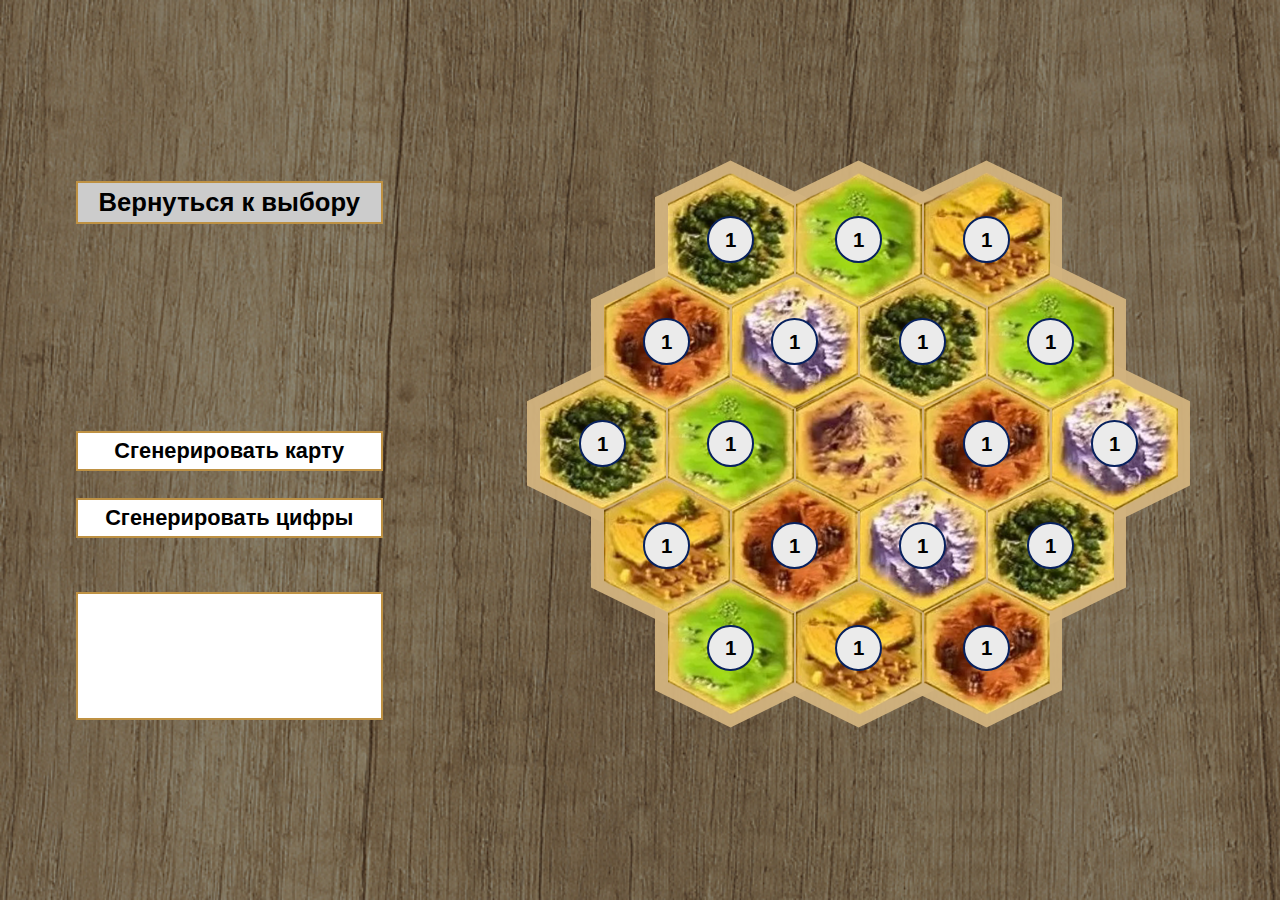
==== commit 8c5135e5: "добавлен полный рандом ресурсов карты" ====
--- a/base-desert.html
+++ b/base-desert.html
@@ -15,7 +15,6 @@
 </head>
 
 <body class="lock" id="body">
-
     <div class="btn-group">
         <a class="btn" href="index.html">Вернуться к выбору</a>
         <button class="btn" id="generateMapGex">Сгенерировать карту</button>
@@ -92,21 +91,6 @@
         </div>
     </section>
 
-    <footer>
-        <div style="display: none;" class="footer__text">Фото фона:<a
-                href="https://ru.freepik.com/free-photo/mesmerizing-shot-of-crystal-blue-ocean-waves_17530073.htm#query=%D0%B2%D0%BE%D0%B4%D0%B0%20%D0%B2%D0%B8%D0%B4%20%D1%81%D0%B2%D0%B5%D1%80%D1%85%D1%83&position=5&from_view=search&track=ais"
-                target="_blank">Изображение
-                от wirestock</a> на Freepik</div>
-        <div class="footer__text">Фото фона:<a href="https://krot.info/" target="_blank">Изображение
-                взято с сайта krot.info</a> </div>
-    </footer>
-    <!--'прелоадер'-->
-    <section class="preloader preloader-visible" id="preloader">
-        <h2 class="preloader__title">CATAN</h2>
-        <h2 class="preloader__subtitle">Генератор карты</h2>
-        <div class="preloader__text">Загрузка страницы</div>
-        <div class="preloader__loader"></div>
-    </section>
     <!--'прелоадер'-->
     <section class="preloader preloader-visible" id="preloader">
         <h2 class="preloader__title">CATAN</h2>
--- a/css/style-all-map.css
+++ b/css/style-all-map.css
@@ -164,7 +164,7 @@
   background-size: 100% 100%;
   background-position: center;
   font-family: "Open Sans", sans-serif;
-  padding: 30px 10px; }
+  padding: 10px; }
   body:after {
     content: '';
     z-index: -1;
@@ -220,7 +220,6 @@
   height: -webkit-max-content;
   height: -moz-max-content;
   height: max-content;
-  padding: 2vh 2vw;
   display: -webkit-box;
   display: -ms-flexbox;
   display: flex;
@@ -232,19 +231,38 @@
   -webkit-box-align: center;
   -ms-flex-align: center;
   align-items: center;
-  font-size: 2.6vw;
+  font-size: 2.4vw;
   font-weight: 800;
   text-align: center;
-  padding: 8px;
+  padding: 3px;
   border: 2px solid #be9143;
   background-color: #ffffff;
   color: #000000;
   cursor: pointer; }
 
+.full-random-map-gex {
+  width: 100%;
+  height: 5vw;
+  font-size: 2.7vw;
+  font-weight: 700;
+  display: -webkit-box;
+  display: -ms-flexbox;
+  display: flex;
+  -webkit-box-pack: center;
+  -ms-flex-pack: center;
+  justify-content: center;
+  -webkit-box-align: center;
+  -ms-flex-align: center;
+  align-items: center;
+  padding: 4px;
+  border: 2px solid #be9143;
+  background-color: #cdec84;
+  color: #000000; }
+
 .romaining-number-tokens {
   width: 100%;
-  height: 7vw;
-  font-size: 3.2vw;
+  height: 5vw;
+  font-size: 2.5vw;
   font-weight: 900;
   display: -webkit-box;
   display: -ms-flexbox;
@@ -330,6 +348,12 @@
     height: max-content;
     padding: 5px;
     font-size: 1.7vw; }
+  .full-random-map-gex {
+    width: 24vw;
+    height: 10vw;
+    font-size: 2vw;
+    padding: 3px;
+    margin-top: 3vh; }
   .romaining-number-tokens {
     width: 24vw;
     height: 10vw;
@@ -345,13 +369,11 @@
   .noNumber .map__gex-text {
     font-size: 2.3vw; }
   .popular-number .map__gex-text {
-    font-size: 1.8vw; }
-  footer {
-    width: 24vw;
-    position: absolute;
-    bottom: 0;
-    left: 0;
-    font-size: 1vw; } }
+    font-size: 1.8vw; } }
+
+.map__gex img {
+  width: var(--widthGex);
+  height: var(--heightGex); }
 
 #gex0 {
   width: 0px;
--- a/css/base/style-base-desert.css
+++ b/css/base/style-base-desert.css
@@ -138,7 +138,7 @@
     transform: rotate(1turn); } }
 
 :root {
-  --widthGex: 18vw;
+  --widthGex: 14vw;
   --heightGex: calc(var(--widthGex) * 1.066666666666667);
   --cirkleNum: calc(var(--widthGex) / 2.5); }
 
@@ -207,7 +207,7 @@
       width: 120%;
       height: 120%;
       opacity: 0.95;
-      background-image: url("../img/2.svg");
+      background-image: url("../../img/2.svg");
       background-repeat: no-repeat;
       background-size: 100% 100%;
       background-position: center; }
@@ -333,7 +333,7 @@
 
 @media screen and (orientation: landscape) {
   :root {
-    --widthGex: 18vh;
+    --widthGex: 14vh;
     --heightGex: calc(var(--widthGex) * 1.066666666666667);
     --cirkleNum: calc(var(--widthGex) / 2.7); }
   .map__gex-text {
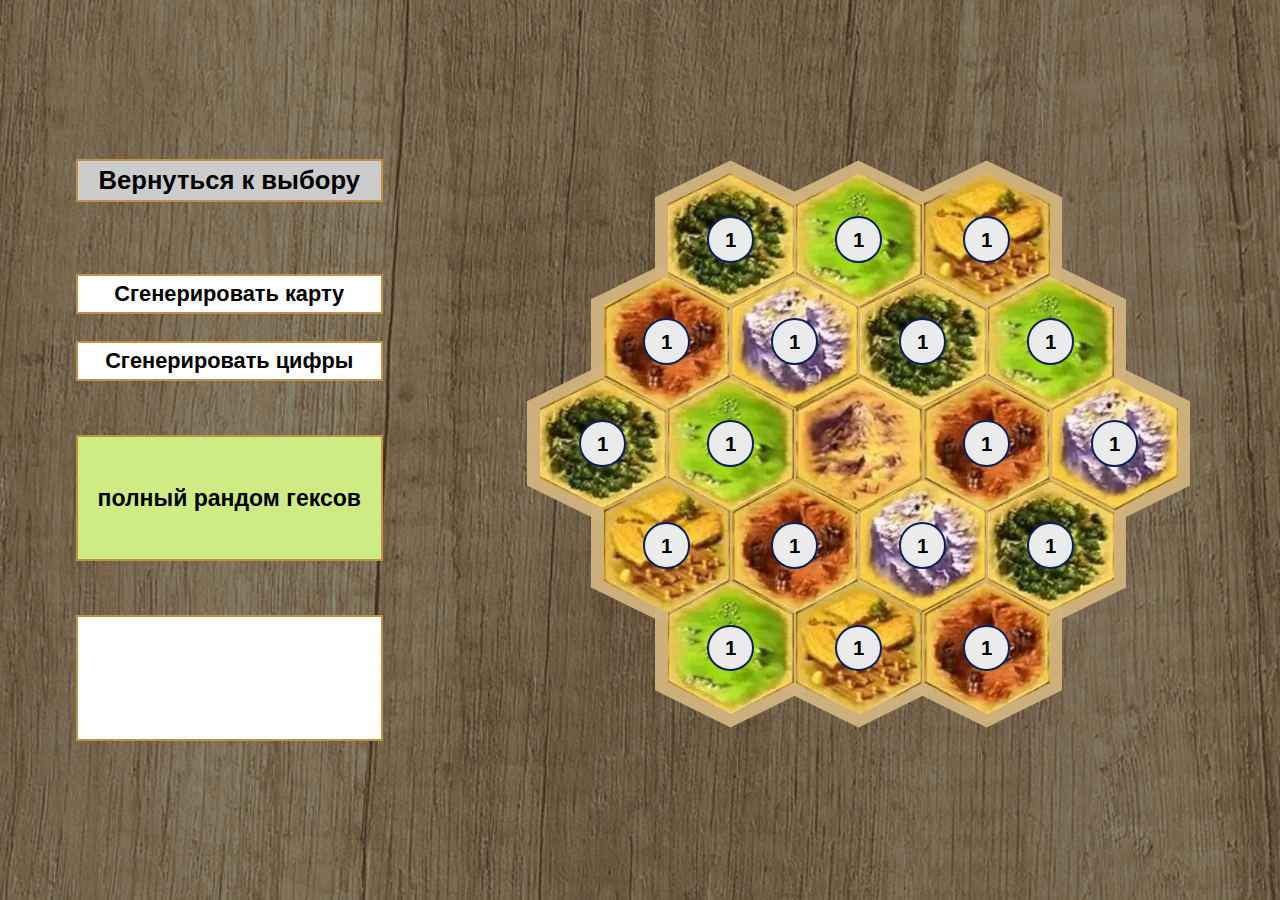
==== commit b39e5072: "НОВЫЕ ЗЕМЛИ ПОЛНЫЙ РАНДОМ ГЕКСОВ КАРТЫ" ====
--- a/base-desert.html
+++ b/base-desert.html
@@ -19,6 +19,7 @@
         <a class="btn" href="index.html">Вернуться к выбору</a>
         <button class="btn" id="generateMapGex">Сгенерировать карту</button>
         <button class="btn" id="generateNumberGex">Сгенерировать цифры</button>
+        <button class="full-random-map-gex" id="fullRandomMapGex">полный рандом гексов</button>
         <div class="romaining-number-tokens" id="romainingNumberTokens"></div>
     </div>
     <!--'НУЛЕВОЙ ГЕКС СРАВНЕНИЯ'-->
--- a/css/style-all-map.css
+++ b/css/style-all-map.css
@@ -187,16 +187,6 @@
   height: max-content;
   padding: 2vw; }
 
-footer {
-  width: 100%;
-  display: -webkit-box;
-  display: -ms-flexbox;
-  display: flex;
-  font-size: 2vw;
-  color: #696969;
-  background-color: rgba(255, 255, 255, 0.39);
-  color: #000000; }
-
 .btn-group {
   width: 95%;
   margin: 10px 0px 10px;
@@ -211,12 +201,10 @@
   -webkit-box-align: center;
   -ms-flex-align: center;
   align-items: center;
-  row-gap: 10px; }
+  row-gap: 8px; }
 
 .btn {
-  width: -webkit-max-content;
-  width: -moz-max-content;
-  width: max-content;
+  width: 42vw;
   height: -webkit-max-content;
   height: -moz-max-content;
   height: max-content;
@@ -231,10 +219,10 @@
   -webkit-box-align: center;
   -ms-flex-align: center;
   align-items: center;
-  font-size: 2.4vw;
+  font-size: 2.8vw;
   font-weight: 800;
   text-align: center;
-  padding: 3px;
+  padding: 10px 3px;
   border: 2px solid #be9143;
   background-color: #ffffff;
   color: #000000;
@@ -243,8 +231,8 @@
 .full-random-map-gex {
   width: 100%;
   height: 5vw;
-  font-size: 2.7vw;
-  font-weight: 700;
+  font-size: 2.8vw;
+  font-weight: 800;
   display: -webkit-box;
   display: -ms-flexbox;
   display: flex;
@@ -254,15 +242,15 @@
   -webkit-box-align: center;
   -ms-flex-align: center;
   align-items: center;
-  padding: 4px;
+  padding: 15px 4px;
   border: 2px solid #be9143;
   background-color: #cdec84;
   color: #000000; }
 
 .romaining-number-tokens {
   width: 100%;
-  height: 5vw;
-  font-size: 2.5vw;
+  height: 9vw;
+  font-size: 3.4vw;
   font-weight: 900;
   display: -webkit-box;
   display: -ms-flexbox;
@@ -273,7 +261,7 @@
   -webkit-box-align: center;
   -ms-flex-align: center;
   align-items: center;
-  padding: 4px;
+  padding: 8px 4px;
   border: 2px solid #be9143;
   background-color: #ffffff;
   color: #000000; }
@@ -281,7 +269,7 @@
 a.btn {
   width: 100% !important;
   background-color: #cccccc !important;
-  margin-bottom: 15px; }
+  margin-bottom: 10px; }
 
 .noNumber .map__gex-text {
   background-color: #f87070;
@@ -309,6 +297,32 @@
 .block5 {
   background-image: url("../img/5.png"); }
 
+.block7 {
+  background-image: url("../img/7.png"); }
+
+/*
+@media (max-width:900px) {
+    .btn {
+        width: 40vw;
+        font-size: 2.8vw;
+        font-weight: 800;
+    }
+    .full-random-map-gex {
+        width: 100%;
+        height: 5vw;
+        font-size: 2.7vw;
+        font-weight: 700;
+        padding: 4px;
+    }
+    .romaining-number-tokens {
+        width: 100%;
+        height: 5vw;
+        font-size: 2.5vw;
+        font-weight: 900;
+        padding: 4px;
+    }
+}
+*/
 @media screen and (orientation: landscape) {
   body {
     background-image: url("../img/ocean2.jpg");
@@ -350,13 +364,13 @@
     font-size: 1.7vw; }
   .full-random-map-gex {
     width: 24vw;
-    height: 10vw;
-    font-size: 2vw;
+    height: 14vh;
+    font-size: 1.8vw;
     padding: 3px;
     margin-top: 3vh; }
   .romaining-number-tokens {
     width: 24vw;
-    height: 10vw;
+    height: 14vh;
     font-size: 2.8vw;
     padding: 5px;
     margin-top: 3vh; }
@@ -365,7 +379,7 @@
     width: -moz-max-content !important;
     width: max-content !important;
     font-size: 2vw !important;
-    margin-bottom: 20vh; }
+    margin-bottom: 5vh; }
   .noNumber .map__gex-text {
     font-size: 2.3vw; }
   .popular-number .map__gex-text {
--- a/css/base/style-base-desert.css
+++ b/css/base/style-base-desert.css
@@ -138,7 +138,7 @@
     transform: rotate(1turn); } }
 
 :root {
-  --widthGex: 14vw;
+  --widthGex: 17vw;
   --heightGex: calc(var(--widthGex) * 1.066666666666667);
   --cirkleNum: calc(var(--widthGex) / 2.5); }
 
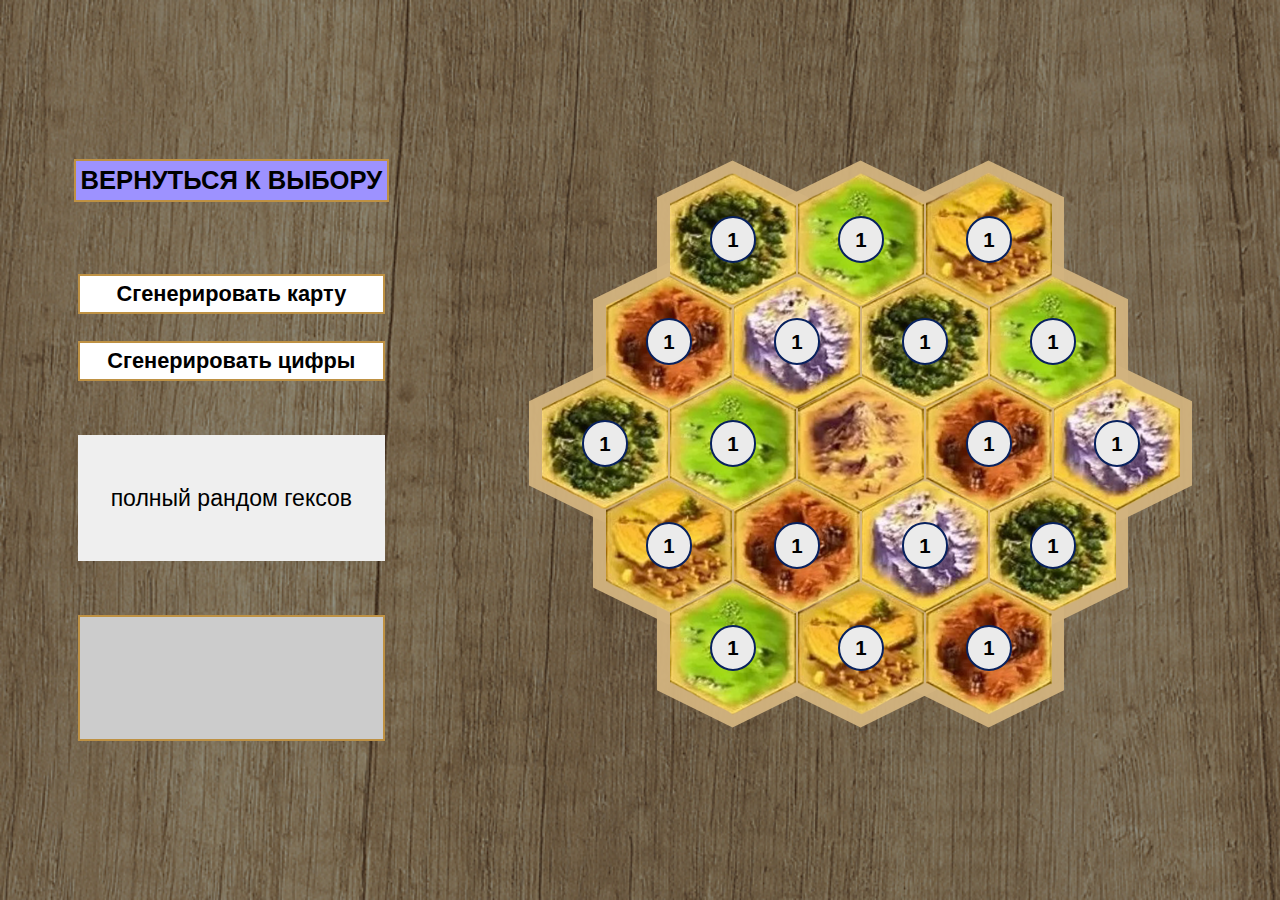
==== commit aedc76b5: "4 сценарий мореходов" ====
--- a/base-desert.html
+++ b/base-desert.html
@@ -101,8 +101,8 @@
     </section>
     <!--'SCRIPT'-->
     <script src="js/preloader.js"></script>
-    <script src="js/base/base-desert.js"></script>
-    <script src="js/base/number-gex-desert.js"></script>
+    <script src="js/base/base-desert/base-desert.js"></script>
+    <script src="js/base/base-desert/number-gex-desert.js"></script>
 </body>
 
 </html>--- a/css/style-all-map.css
+++ b/css/style-all-map.css
@@ -166,7 +166,7 @@
   font-family: "Open Sans", sans-serif;
   padding: 10px; }
   body:after {
-    content: '';
+    content: "";
     z-index: -1;
     position: absolute;
     top: 0;
@@ -204,7 +204,6 @@
   row-gap: 8px; }
 
 .btn {
-  width: 42vw;
   height: -webkit-max-content;
   height: -moz-max-content;
   height: max-content;
@@ -222,30 +221,22 @@
   font-size: 2.8vw;
   font-weight: 800;
   text-align: center;
-  padding: 10px 3px;
+  padding: 8px 3px;
   border: 2px solid #be9143;
   background-color: #ffffff;
   color: #000000;
   cursor: pointer; }
 
-.full-random-map-gex {
-  width: 100%;
-  height: 5vw;
-  font-size: 2.8vw;
-  font-weight: 800;
-  display: -webkit-box;
-  display: -ms-flexbox;
-  display: flex;
-  -webkit-box-pack: center;
-  -ms-flex-pack: center;
-  justify-content: center;
-  -webkit-box-align: center;
-  -ms-flex-align: center;
-  align-items: center;
-  padding: 15px 4px;
-  border: 2px solid #be9143;
-  background-color: #cdec84;
-  color: #000000; }
+.btn-gen {
+  width: 42vw;
+  background-color: #83d683; }
+
+.btn-full-gen {
+  width: 42vw;
+  background-color: #fffd85; }
+
+.full-width-btn {
+  width: 100%; }
 
 .romaining-number-tokens {
   width: 100%;
@@ -263,13 +254,15 @@
   align-items: center;
   padding: 8px 4px;
   border: 2px solid #be9143;
-  background-color: #ffffff;
+  background-color: #cccccc;
   color: #000000; }
 
 a.btn {
   width: 100% !important;
-  background-color: #cccccc !important;
-  margin-bottom: 10px; }
+  background-color: #9d92ff;
+  margin-bottom: 15px;
+  font-size: 3.5vw;
+  text-transform: uppercase; }
 
 .noNumber .map__gex-text {
   background-color: #f87070;
@@ -299,6 +292,12 @@
 
 .block7 {
   background-image: url("../img/7.png"); }
+
+.map__gex-desert {
+  background-image: url("../img/6.png"); }
+
+.map__gex-x {
+  background-image: url("../img/9.png"); }
 
 /*
 @media (max-width:900px) {
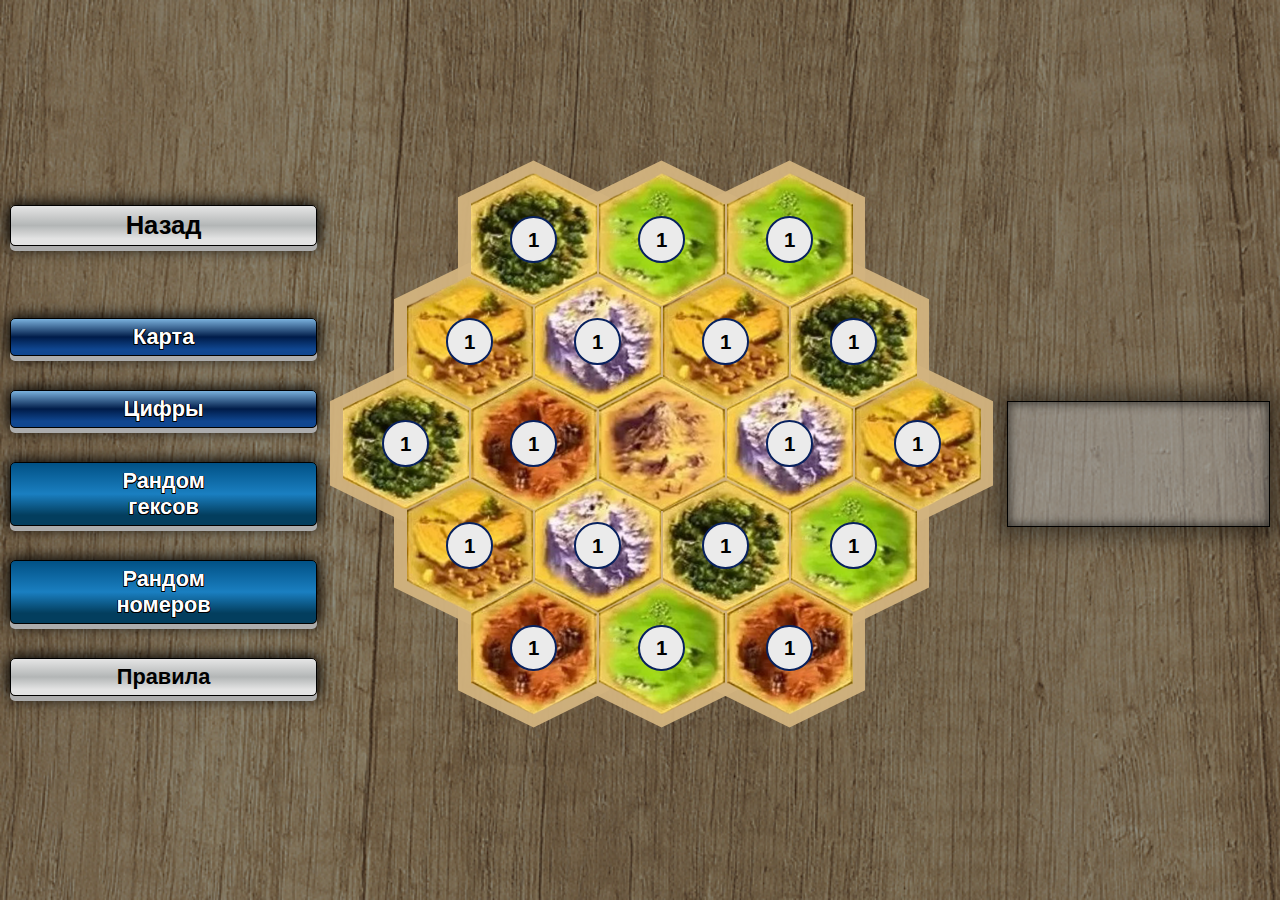
==== commit 02f76070: "правка кнопок" ====
--- a/base-desert.html
+++ b/base-desert.html
@@ -15,15 +15,20 @@
 </head>
 
 <body class="lock" id="body">
+
+    <!--'КНОПКИ'-->
     <div class="btn-group">
-        <a class="btn" href="index.html">Вернуться к выбору</a>
-        <button class="btn" id="generateMapGex">Сгенерировать карту</button>
-        <button class="btn" id="generateNumberGex">Сгенерировать цифры</button>
-        <button class="full-random-map-gex" id="fullRandomMapGex">полный рандом гексов</button>
-        <div class="romaining-number-tokens" id="romainingNumberTokens"></div>
+        <a class="btn btn-back" href="index.html">Назад</a>
+
+        <button class="btn btn-gen" id="generateMapGex">Карта</button>
+        <button class="btn btn-gen" id="generateNumberGex">Цифры</button>
+        <button class="btn btn-full-gen" id="fullRandomMapGex">Рандом <br> гексов</button>
+        <button class="btn btn-full-gen" id="fullRandomNumGex">Рандом<br> номеров</button>
+        <button class="btn btn-rules">Правила</button>
     </div>
+
     <!--'НУЛЕВОЙ ГЕКС СРАВНЕНИЯ'-->
-    <div data-gex="0" id="gex0"></div>
+    <div data-gex="777" id="gex0"></div>
 
     <section class="map">
         <!--'1 линия'-->
@@ -33,64 +38,66 @@
         <div class="map__gex gex-2" data-gex="2" id="gex2">
             <h2 class="map__gex-text" id="gexNumber2">1</h2>
         </div>
-        <div class="map__gex gex-3" data-gex="3" id="gex3">
+        <div class="map__gex gex-3" data-gex="2" id="gex3">
             <h2 class="map__gex-text" id="gexNumber3">1</h2>
         </div>
         <!--'2 линия'-->
-        <div class="map__gex gex-4" data-gex="4" id="gex4">
+        <div class="map__gex gex-4" data-gex="3" id="gex4">
             <h2 class="map__gex-text" id="gexNumber4">1</h2>
         </div>
         <div class="map__gex gex-5" data-gex="5" id="gex5">
             <h2 class="map__gex-text" id="gexNumber5">1</h2>
         </div>
-        <div class="map__gex gex-6" data-gex="1" id="gex6">
+        <div class="map__gex gex-6" data-gex="3" id="gex6">
             <h2 class="map__gex-text" id="gexNumber6">1</h2>
         </div>
-        <div class="map__gex gex-7" data-gex="2" id="gex7">
+        <div class="map__gex gex-7" data-gex="1" id="gex7">
             <h2 class="map__gex-text" id="gexNumber7">1</h2>
         </div>
         <!--'3 линия'-->
         <div class="map__gex gex-8" data-gex="1" id="gex8">
             <h2 class="map__gex-text" id="gexNumber8">1</h2>
         </div>
-        <div class="map__gex gex-9" data-gex="2" id="gex9">
+        <div class="map__gex gex-9" data-gex="4" id="gex9">
             <h2 class="map__gex-text" id="gexNumber9">1</h2>
         </div>
         <!--ПУСТЫНЯ-->
-        <div class="map__gex gex-10" data-gex="3" id="gex10">
-            <img src="img/6.png" alt="">
+        <div class="map__gex-desert gex-90">
         </div>
         <!---------->
-        <div class="map__gex gex-11" data-gex="4" id="gex11">
+        <div class="map__gex gex-11" data-gex="5" id="gex11">
             <h2 class="map__gex-text" id="gexNumber11">1</h2>
         </div>
-        <div class="map__gex gex-12" data-gex="5" id="gex12">
+        <div class="map__gex gex-12" data-gex="3" id="gex12">
             <h2 class="map__gex-text" id="gexNumber12">1</h2>
         </div>
         <!--'4 линия'-->
         <div class="map__gex gex-13" data-gex="3" id="gex13">
             <h2 class="map__gex-text" id="gexNumber13">1</h2>
         </div>
-        <div class="map__gex gex-14" data-gex="4" id="gex14">
+        <div class="map__gex gex-14" data-gex="5" id="gex14">
             <h2 class="map__gex-text" id="gexNumber14">1</h2>
         </div>
-        <div class="map__gex gex-15" data-gex="5" id="gex15">
+        <div class="map__gex gex-15" data-gex="1" id="gex15">
             <h2 class="map__gex-text" id="gexNumber15">1</h2>
         </div>
-        <div class="map__gex gex-16" data-gex="1" id="gex16">
+        <div class="map__gex gex-16" data-gex="2" id="gex16">
             <h2 class="map__gex-text" id="gexNumber16">1</h2>
         </div>
         <!--'5 линия'-->
-        <div class="map__gex gex-17" data-gex="2" id="gex17">
+        <div class="map__gex gex-17" data-gex="4" id="gex17">
             <h2 class="map__gex-text" id="gexNumber17">1</h2>
         </div>
-        <div class="map__gex gex-18" data-gex="3" id="gex18">
+        <div class="map__gex gex-18" data-gex="2" id="gex18">
             <h2 class="map__gex-text" id="gexNumber18">1</h2>
         </div>
         <div class="map__gex gex-19" data-gex="4" id="gex19">
             <h2 class="map__gex-text" id="gexNumber19">1</h2>
         </div>
     </section>
+
+    <!--'ОКНО НОМЕРОВ'-->
+    <div class="romaining-number-tokens" id="romainingNumberTokens"></div>
 
     <!--'прелоадер'-->
     <section class="preloader preloader-visible" id="preloader">
@@ -99,10 +106,14 @@
         <div class="preloader__text">Загрузка страницы</div>
         <div class="preloader__loader"></div>
     </section>
-    <!--'SCRIPT'-->
+    <!---------'SCRIPT'--------->
+    <!--'BASE'-->
+    <script src="js/all-base-function/map-gen.js"></script>
+    <script src="js/all-base-function/num-gen.js"></script>
+    <!--'all'-->
     <script src="js/preloader.js"></script>
-    <script src="js/base/base-desert/base-desert.js"></script>
-    <script src="js/base/base-desert/number-gex-desert.js"></script>
+    <script src="js/base/base-desert/desert-base-map.js"></script>
+    <script src="js/base/base-desert/desert-base-number.js"></script>
 </body>
 
 </html>--- a/css/style-all-map.css
+++ b/css/style-all-map.css
@@ -188,60 +188,133 @@
   padding: 2vw; }
 
 .btn-group {
-  width: 95%;
-  margin: 10px 0px 10px;
-  display: -webkit-box;
-  display: -ms-flexbox;
-  display: flex;
-  -ms-flex-wrap: wrap;
-  flex-wrap: wrap;
+  position: relative;
+  width: 97%;
+  margin: 0px 0px 10px;
+  display: -ms-grid;
+  display: grid;
+  grid-template-areas: "back map num rules" "back rand-map rand-num rules";
+  -ms-grid-columns: (-webkit-max-content)[4];
+  -ms-grid-columns: (max-content)[4];
+  grid-template-columns: repeat(4, -webkit-max-content);
+  grid-template-columns: repeat(4, max-content);
+  -ms-grid-rows: max-content 8px max-content;
+  grid-template-rows: repeat(2, -webkit-max-content);
+  grid-template-rows: repeat(2, max-content);
   -webkit-box-pack: justify;
   -ms-flex-pack: justify;
   justify-content: space-between;
-  -webkit-box-align: center;
-  -ms-flex-align: center;
-  align-items: center;
   row-gap: 8px; }
 
 .btn {
+  position: relative;
+  top: 0;
   height: -webkit-max-content;
   height: -moz-max-content;
   height: max-content;
   display: -webkit-box;
   display: -ms-flexbox;
   display: flex;
-  -ms-flex-wrap: wrap;
-  flex-wrap: wrap;
+  min-width: 15vw;
   -webkit-box-pack: center;
   -ms-flex-pack: center;
   justify-content: center;
   -webkit-box-align: center;
   -ms-flex-align: center;
   align-items: center;
-  font-size: 2.8vw;
+  font-size: 2.7vw;
   font-weight: 800;
   text-align: center;
-  padding: 8px 3px;
-  border: 2px solid #be9143;
+  padding: 4px 3vw;
+  border: 1px solid #000000;
+  border-radius: 5px;
   background-color: #ffffff;
   color: #000000;
-  cursor: pointer; }
+  cursor: pointer;
+  -webkit-box-shadow: 0 5px 0px #acacac, 0 0 15px 2px black;
+  box-shadow: 0 5px 0px #acacac, 0 0 15px 2px black;
+  -webkit-transition: all 0.3s;
+  -o-transition: all 0.3s;
+  transition: all 0.3s; }
+  .btn:active {
+    top: 3px;
+    -webkit-box-shadow: 0 0px 0px #acacac;
+    box-shadow: 0 0px 0px #acacac;
+    -webkit-transition: all 0.3s;
+    -o-transition: all 0.3s;
+    transition: all 0.3s; }
+
+.btn:active {
+  background-color: #ffffff; }
+
+#generateMapGex {
+  -ms-grid-row: 1;
+  -ms-grid-column: 2;
+  grid-area: map; }
+
+#generateNumberGex {
+  -ms-grid-row: 1;
+  -ms-grid-column: 3;
+  grid-area: num; }
+
+#fullRandomMapGex {
+  -ms-grid-row: 3;
+  -ms-grid-column: 2;
+  grid-area: rand-map; }
+
+#fullRandomNumGex {
+  -ms-grid-row: 3;
+  -ms-grid-column: 3;
+  grid-area: rand-num; }
+
+.btn-back {
+  -ms-grid-row: 1;
+  -ms-grid-row-span: 3;
+  -ms-grid-column: 1;
+  grid-area: back; }
+
+.btn-rules {
+  -ms-grid-row: 1;
+  -ms-grid-row-span: 3;
+  -ms-grid-column: 4;
+  grid-area: rules; }
+
+.btn-back,
+.btn-rules {
+  background: -webkit-linear-gradient(0deg, #e3e3e3 16%, #b3b6b6 50%, #e5e5e5);
+  background: -moz-linear-gradient(0deg, #e3e3e3 16%, #b3b6b6 50%, #e5e5e5);
+  background: -webkit-gradient(linear, left bottom, left top, color-stop(16%, #e3e3e3), color-stop(50%, #b3b6b6), to(#e5e5e5));
+  background: -webkit-linear-gradient(bottom, #e3e3e3 16%, #b3b6b6 50%, #e5e5e5);
+  background: -o-linear-gradient(bottom, #e3e3e3 16%, #b3b6b6 50%, #e5e5e5);
+  background: linear-gradient(0deg, #e3e3e3 16%, #b3b6b6 50%, #e5e5e5); }
+
+.btn-gen,
+.btn-full-gen {
+  text-shadow: 0 -0.5px 0.5px rgba(0, 0, 0, 0.831), 0 -0.5px 0.5px rgba(0, 0, 0, 0.831), 0 0.5px 0.5px rgba(0, 0, 0, 0.831), 0 0.5px 0.5px rgba(0, 0, 0, 0.831), -0.5px 0 0.5px rgba(0, 0, 0, 0.831), 0.5px 0 0.5px rgba(0, 0, 0, 0.831), -0.5px 0 0.5px rgba(0, 0, 0, 0.831), 0.5px 0 0.5px rgba(0, 0, 0, 0.831), -0.5px -0.5px 0.5px rgba(0, 0, 0, 0.831), 0.5px -0.5px 0.5px rgba(0, 0, 0, 0.831), -0.5px 0.5px 0.5px rgba(0, 0, 0, 0.831), 0.5px 0.5px 0.5px rgba(0, 0, 0, 0.831), -0.5px -0.5px 0.5px rgba(0, 0, 0, 0.831), 0.5px -0.5px 0.5px rgba(0, 0, 0, 0.831), -0.5px 0.5px 0.5px rgba(0, 0, 0, 0.831), 0.5px 0.5px 0.5px rgba(0, 0, 0, 0.831);
+  color: white;
+  margin-bottom: 7px;
+  padding: 4px 5vw; }
 
 .btn-gen {
-  width: 42vw;
-  background-color: #83d683; }
+  background: -webkit-linear-gradient(0deg, #0f4690 16%, #001c49 50%, #7ab1dd);
+  background: -moz-linear-gradient(0deg, #0f4690 16%, #001c49 50%, #7ab1dd);
+  background: -webkit-gradient(linear, left bottom, left top, color-stop(16%, #0f4690), color-stop(50%, #001c49), to(#7ab1dd));
+  background: -webkit-linear-gradient(bottom, #0f4690 16%, #001c49 50%, #7ab1dd);
+  background: -o-linear-gradient(bottom, #0f4690 16%, #001c49 50%, #7ab1dd);
+  background: linear-gradient(0deg, #0f4690 16%, #001c49 50%, #7ab1dd); }
 
 .btn-full-gen {
-  width: 42vw;
-  background-color: #fffd85; }
-
-.full-width-btn {
-  width: 100%; }
+  background: -webkit-linear-gradient(0deg, #033e5e 16%, #1a7fc1 50%, #015185);
+  background: -moz-linear-gradient(0deg, #033e5e 16%, #1a7fc1 50%, #015185);
+  background: -webkit-gradient(linear, left bottom, left top, color-stop(16%, #033e5e), color-stop(50%, #1a7fc1), to(#015185));
+  background: -webkit-linear-gradient(bottom, #033e5e 16%, #1a7fc1 50%, #015185);
+  background: -o-linear-gradient(bottom, #033e5e 16%, #1a7fc1 50%, #015185);
+  background: linear-gradient(0deg, #033e5e 16%, #1a7fc1 50%, #015185); }
 
 .romaining-number-tokens {
   width: 100%;
   height: 9vw;
-  font-size: 3.4vw;
+  font-size: 3vw;
   font-weight: 900;
   display: -webkit-box;
   display: -ms-flexbox;
@@ -253,16 +326,12 @@
   -ms-flex-align: center;
   align-items: center;
   padding: 8px 4px;
-  border: 2px solid #be9143;
-  background-color: #cccccc;
-  color: #000000; }
-
-a.btn {
-  width: 100% !important;
-  background-color: #9d92ff;
-  margin-bottom: 15px;
-  font-size: 3.5vw;
-  text-transform: uppercase; }
+  border: 1px solid #000000;
+  background-color: rgba(172, 172, 172, 0.493);
+  color: #000000;
+  -webkit-box-shadow: 0 0 10px 2px rgba(0, 0, 0, 0.534) inset, 0 0 20px 10px rgba(0, 0, 0, 0.411);
+  box-shadow: 0 0 10px 2px rgba(0, 0, 0, 0.534) inset, 0 0 20px 10px rgba(0, 0, 0, 0.411);
+  word-break: break-all; }
 
 .noNumber .map__gex-text {
   background-color: #f87070;
@@ -299,29 +368,17 @@
 .map__gex-x {
   background-image: url("../img/9.png"); }
 
-/*
-@media (max-width:900px) {
-    .btn {
-        width: 40vw;
-        font-size: 2.8vw;
-        font-weight: 800;
-    }
-    .full-random-map-gex {
-        width: 100%;
-        height: 5vw;
-        font-size: 2.7vw;
-        font-weight: 700;
-        padding: 4px;
-    }
-    .romaining-number-tokens {
-        width: 100%;
-        height: 5vw;
-        font-size: 2.5vw;
-        font-weight: 900;
-        padding: 4px;
-    }
-}
-*/
+@media (max-width: 500px) {
+  .btn {
+    -webkit-box-shadow: 0 3px 0px #3f3f3f, 0 0 5px 2px rgba(0, 0, 0, 0.572) inset;
+    box-shadow: 0 3px 0px #3f3f3f, 0 0 5px 2px rgba(0, 0, 0, 0.572) inset; }
+    .btn:active {
+      top: 5px;
+      -webkit-transform: rotateX(40deg);
+      transform: rotateX(40deg);
+      -webkit-box-shadow: 0 0px 0px #acacac;
+      box-shadow: 0 0px 0px #acacac; } }
+
 @media screen and (orientation: landscape) {
   body {
     background-image: url("../img/ocean2.jpg");
@@ -370,7 +427,7 @@
   .romaining-number-tokens {
     width: 24vw;
     height: 14vh;
-    font-size: 2.8vw;
+    font-size: 2.4vw;
     padding: 5px;
     margin-top: 3vh; }
   a.btn {
--- a/css/base/style-base-desert.css
+++ b/css/base/style-base-desert.css
@@ -157,8 +157,8 @@
   display: grid;
   -ms-grid-columns: (calc(var(--widthGex) / 2))[10];
   grid-template-columns: repeat(10, calc(var(--widthGex) / 2));
-  -ms-grid-rows: (calc(var(--heightGex) / 2.66 * 2))[5] calc( var(--heightGex) / 3);
-  grid-template-rows: repeat(5, calc(var(--heightGex) / 2.66 * 2)) calc( var(--heightGex) / 3);
+  -ms-grid-rows: (calc(var(--heightGex) / 2.66 * 2))[5] calc(var(--heightGex) / 3);
+  grid-template-rows: repeat(5, calc(var(--heightGex) / 2.66 * 2)) calc(var(--heightGex) / 3);
   gap: 1px; }
   .map__gex-text {
     position: absolute;
@@ -179,7 +179,7 @@
     font-size: 2.6vw;
     font-weight: bold;
     border: 2px solid #08215d; }
-  .map__gex {
+  .map__gex, .map__gex-desert {
     position: relative;
     width: var(--widthGex);
     height: var(--heightGex);
@@ -195,12 +195,12 @@
     background-repeat: no-repeat;
     background-size: 100% 100%;
     background-position: center; }
-    .map__gex img {
+    .map__gex img, .map__gex-desert img {
       width: var(--widthGex);
       height: var(--heightGex); }
-    .map__gex::before {
+    .map__gex::before, .map__gex-desert::before {
       position: absolute;
-      content: '';
+      content: "";
       z-index: -100 !important;
       top: -10%;
       left: -10%;
@@ -275,6 +275,12 @@
   -ms-grid-row: 3;
   grid-row-start: 3; }
 
+.gex-90 {
+  -ms-grid-column: 5;
+  grid-column-start: 5;
+  -ms-grid-row: 3;
+  grid-row-start: 3; }
+
 .gex-11 {
   -ms-grid-column: 7;
   grid-column-start: 7;
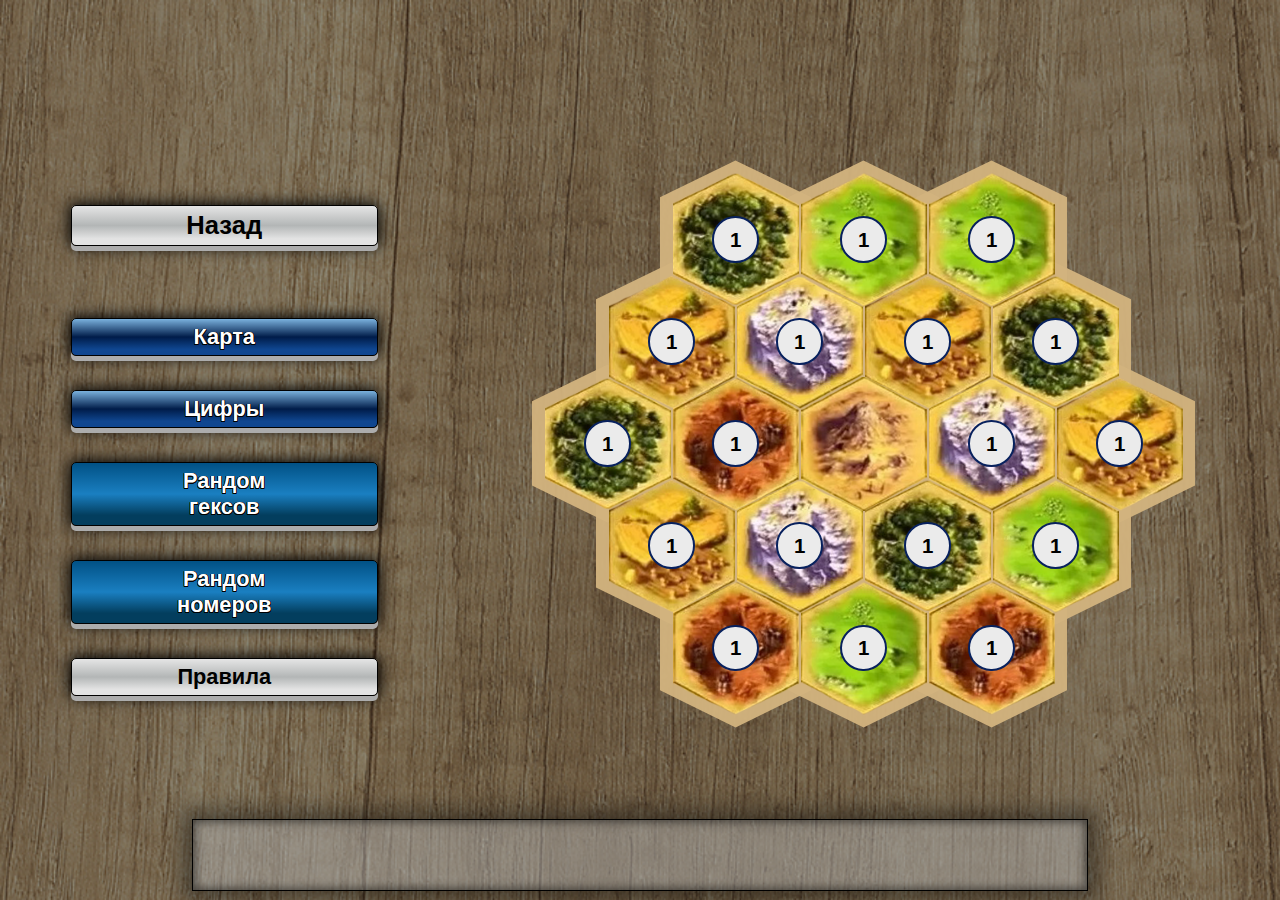
==== commit 86a80829: "добавлены правила" ====
--- a/base-desert.html
+++ b/base-desert.html
@@ -19,12 +19,11 @@
     <!--'КНОПКИ'-->
     <div class="btn-group">
         <a class="btn btn-back" href="index.html">Назад</a>
-
         <button class="btn btn-gen" id="generateMapGex">Карта</button>
         <button class="btn btn-gen" id="generateNumberGex">Цифры</button>
         <button class="btn btn-full-gen" id="fullRandomMapGex">Рандом <br> гексов</button>
         <button class="btn btn-full-gen" id="fullRandomNumGex">Рандом<br> номеров</button>
-        <button class="btn btn-rules">Правила</button>
+        <button class="btn btn-rules" id="btnRules">Правила</button>
     </div>
 
     <!--'НУЛЕВОЙ ГЕКС СРАВНЕНИЯ'-->
@@ -99,6 +98,22 @@
     <!--'ОКНО НОМЕРОВ'-->
     <div class="romaining-number-tokens" id="romainingNumberTokens"></div>
 
+    <!--'ПОПАП ПРАВИЛА'-->
+    <section class="rules" id="rulesPopup">
+        <div class="rules__container"> <button class="rules__btn-close" id="rulesBtnClose">Закрыть</button>
+            <h2 class="rules__title">ПРАВИЛА(мореходы)</h2>
+            <img class="rules__img-map" src="img/rules-img-map/sea-1---4people.jpg" alt="Карта из правил">
+            <h3 class="rules__subtitle">Подготовка</h3>
+            <p class="rules__text">текст текст текст текст текст текст текст текст текст текст текст текст текст текст
+                текст текст текст текст текст текст текст текст текст текст текст текст текст текст текст текст</p>
+            <h3 class="rules__subtitle">Доп. правила</h3>
+            <p class="rules__text"> текст текст текст текст текст текст текст текст текст текст текст текст текст текст
+                текст текст текст текст текст текст текст текст текст текст текст текст текст текст текст текст текст
+                текст текст текст текст текст текст текст текст </p>
+        </div>
+    </section>
+
+
     <!--'прелоадер'-->
     <section class="preloader preloader-visible" id="preloader">
         <h2 class="preloader__title">CATAN</h2>
--- a/css/style-all-map.css
+++ b/css/style-all-map.css
@@ -176,6 +176,16 @@
     background-color: #000000;
     opacity: 0.4; }
 
+.hidden {
+  overflow: hidden; }
+
+.popup-active {
+  top: 0 !important;
+  opacity: 1 !important;
+  -webkit-transition: all 0.7s ease 0s;
+  -o-transition: all 0.7s ease 0s;
+  transition: all 0.7s ease 0s; }
+
 .map {
   position: relative;
   z-index: 10;
@@ -238,6 +248,8 @@
   transition: all 0.3s; }
   .btn:active {
     top: 3px;
+    -webkit-transform: rotateX(20deg);
+    transform: rotateX(20deg);
     -webkit-box-shadow: 0 0px 0px #acacac;
     box-shadow: 0 0px 0px #acacac;
     -webkit-transition: all 0.3s;
@@ -368,7 +380,87 @@
 .map__gex-x {
   background-image: url("../img/9.png"); }
 
-@media (max-width: 500px) {
+.rules {
+  z-index: 150;
+  position: absolute;
+  top: -200%;
+  left: 0;
+  width: 100%;
+  height: -webkit-max-content;
+  height: -moz-max-content;
+  height: max-content;
+  min-height: 100%;
+  padding: 20px 0px;
+  display: -webkit-box;
+  display: -ms-flexbox;
+  display: flex;
+  -webkit-box-pack: center;
+  -ms-flex-pack: center;
+  justify-content: center;
+  -webkit-box-align: center;
+  -ms-flex-align: center;
+  align-items: center;
+  background-color: rgba(0, 0, 0, 0.9);
+  opacity: 0;
+  -webkit-transition: all 0.7s ease 0s;
+  -o-transition: all 0.7s ease 0s;
+  transition: all 0.7s ease 0s;
+  overflow-y: scroll; }
+  .rules__container {
+    position: relative;
+    width: 90%;
+    height: -webkit-max-content;
+    height: -moz-max-content;
+    height: max-content;
+    min-height: 80vh;
+    padding: 80px 20px;
+    background-color: #cccccc; }
+  .rules__btn-close {
+    position: absolute;
+    top: 20px;
+    right: 20px;
+    padding: 5px 15px;
+    font-size: 2vw;
+    font-weight: 800;
+    border: 2px solid black; }
+  .rules__title {
+    width: 100%;
+    text-align: center;
+    font-size: 2.8vw;
+    font-weight: 800;
+    margin-bottom: 30px; }
+  .rules__img-map {
+    display: -webkit-box;
+    display: -ms-flexbox;
+    display: flex;
+    width: 70%;
+    height: auto;
+    margin: 0px auto 30px; }
+  .rules__subtitle {
+    width: 50%;
+    font-size: 2.6vw;
+    font-weight: 700;
+    padding: 5px 100px 5px 50px;
+    margin-bottom: 10px;
+    background-color: #39486c;
+    color: #ffffff; }
+  .rules__text {
+    font-size: 2.4vw;
+    font-weight: 500;
+    margin-bottom: 10px; }
+
+.map__gex img {
+  width: var(--widthGex);
+  height: var(--heightGex); }
+
+#gex0 {
+  width: 0px;
+  height: 0px;
+  position: absolute;
+  z-index: -1500;
+  opacity: 0; }
+
+@media (max-width: 650px) {
   .btn {
     -webkit-box-shadow: 0 3px 0px #3f3f3f, 0 0 5px 2px rgba(0, 0, 0, 0.572) inset;
     box-shadow: 0 3px 0px #3f3f3f, 0 0 5px 2px rgba(0, 0, 0, 0.572) inset; }
@@ -377,10 +469,32 @@
       -webkit-transform: rotateX(40deg);
       transform: rotateX(40deg);
       -webkit-box-shadow: 0 0px 0px #acacac;
-      box-shadow: 0 0px 0px #acacac; } }
+      box-shadow: 0 0px 0px #acacac; }
+  .rules__container {
+    padding: 60px 20px; }
+  .rules__btn-close {
+    top: 20px;
+    padding: 5px 15px;
+    font-size: 3.6vw; }
+  .rules__title {
+    font-size: 4.8vw;
+    font-weight: 800;
+    margin-bottom: 15px; }
+  .rules__img-map {
+    width: 100%;
+    margin: 0px auto 15px; }
+  .rules__subtitle {
+    width: 100%;
+    font-size: 4vw;
+    padding: 5px 120px 5px 30px;
+    margin-bottom: 10px; }
+  .rules__text {
+    font-size: 3.8vw;
+    margin-bottom: 20px; } }
 
 @media screen and (orientation: landscape) {
   body {
+    padding: 0;
     background-image: url("../img/ocean2.jpg");
     -webkit-box-orient: horizontal;
     -webkit-box-direction: normal;
@@ -425,8 +539,11 @@
     padding: 3px;
     margin-top: 3vh; }
   .romaining-number-tokens {
-    width: 24vw;
-    height: 14vh;
+    position: absolute;
+    width: 70%;
+    left: 15%;
+    bottom: 1%;
+    height: 8vh;
     font-size: 2.4vw;
     padding: 5px;
     margin-top: 3vh; }
@@ -440,14 +557,3 @@
     font-size: 2.3vw; }
   .popular-number .map__gex-text {
     font-size: 1.8vw; } }
-
-.map__gex img {
-  width: var(--widthGex);
-  height: var(--heightGex); }
-
-#gex0 {
-  width: 0px;
-  height: 0px;
-  position: absolute;
-  z-index: -1500;
-  opacity: 0; }
